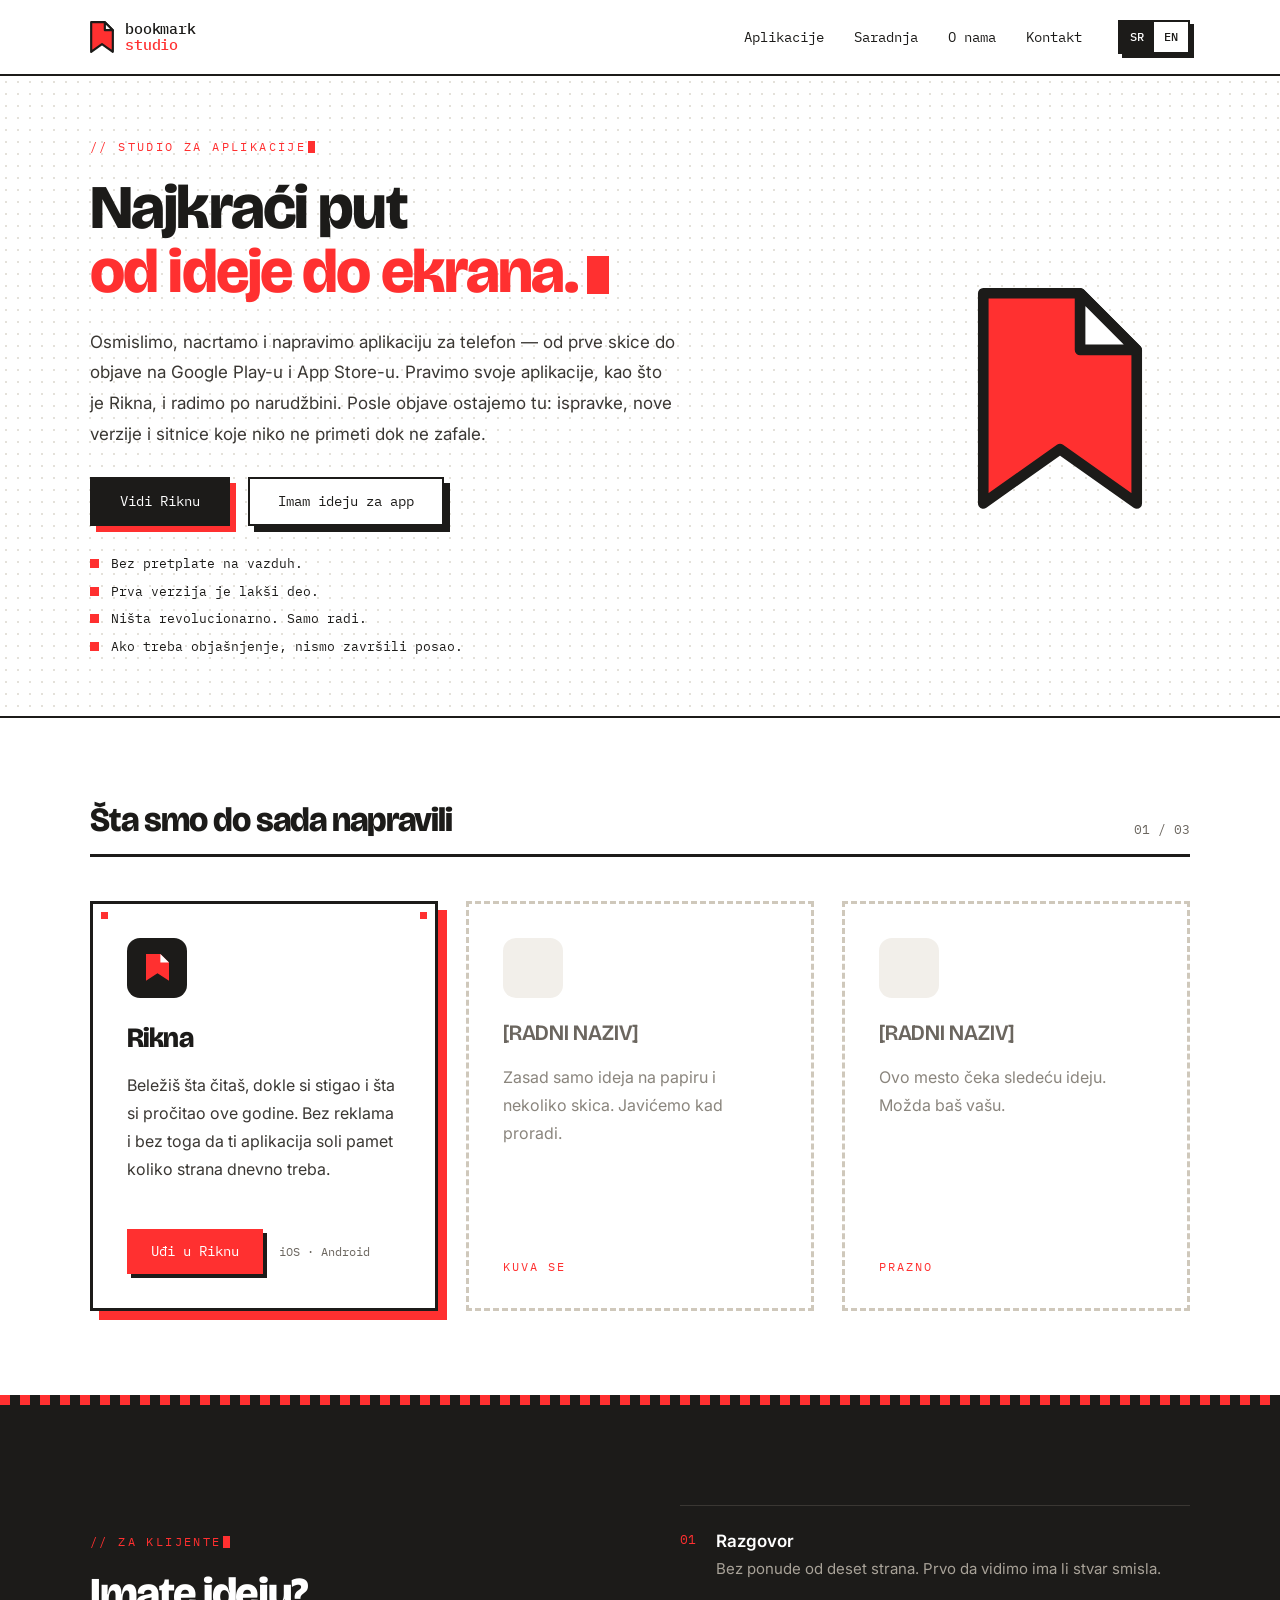
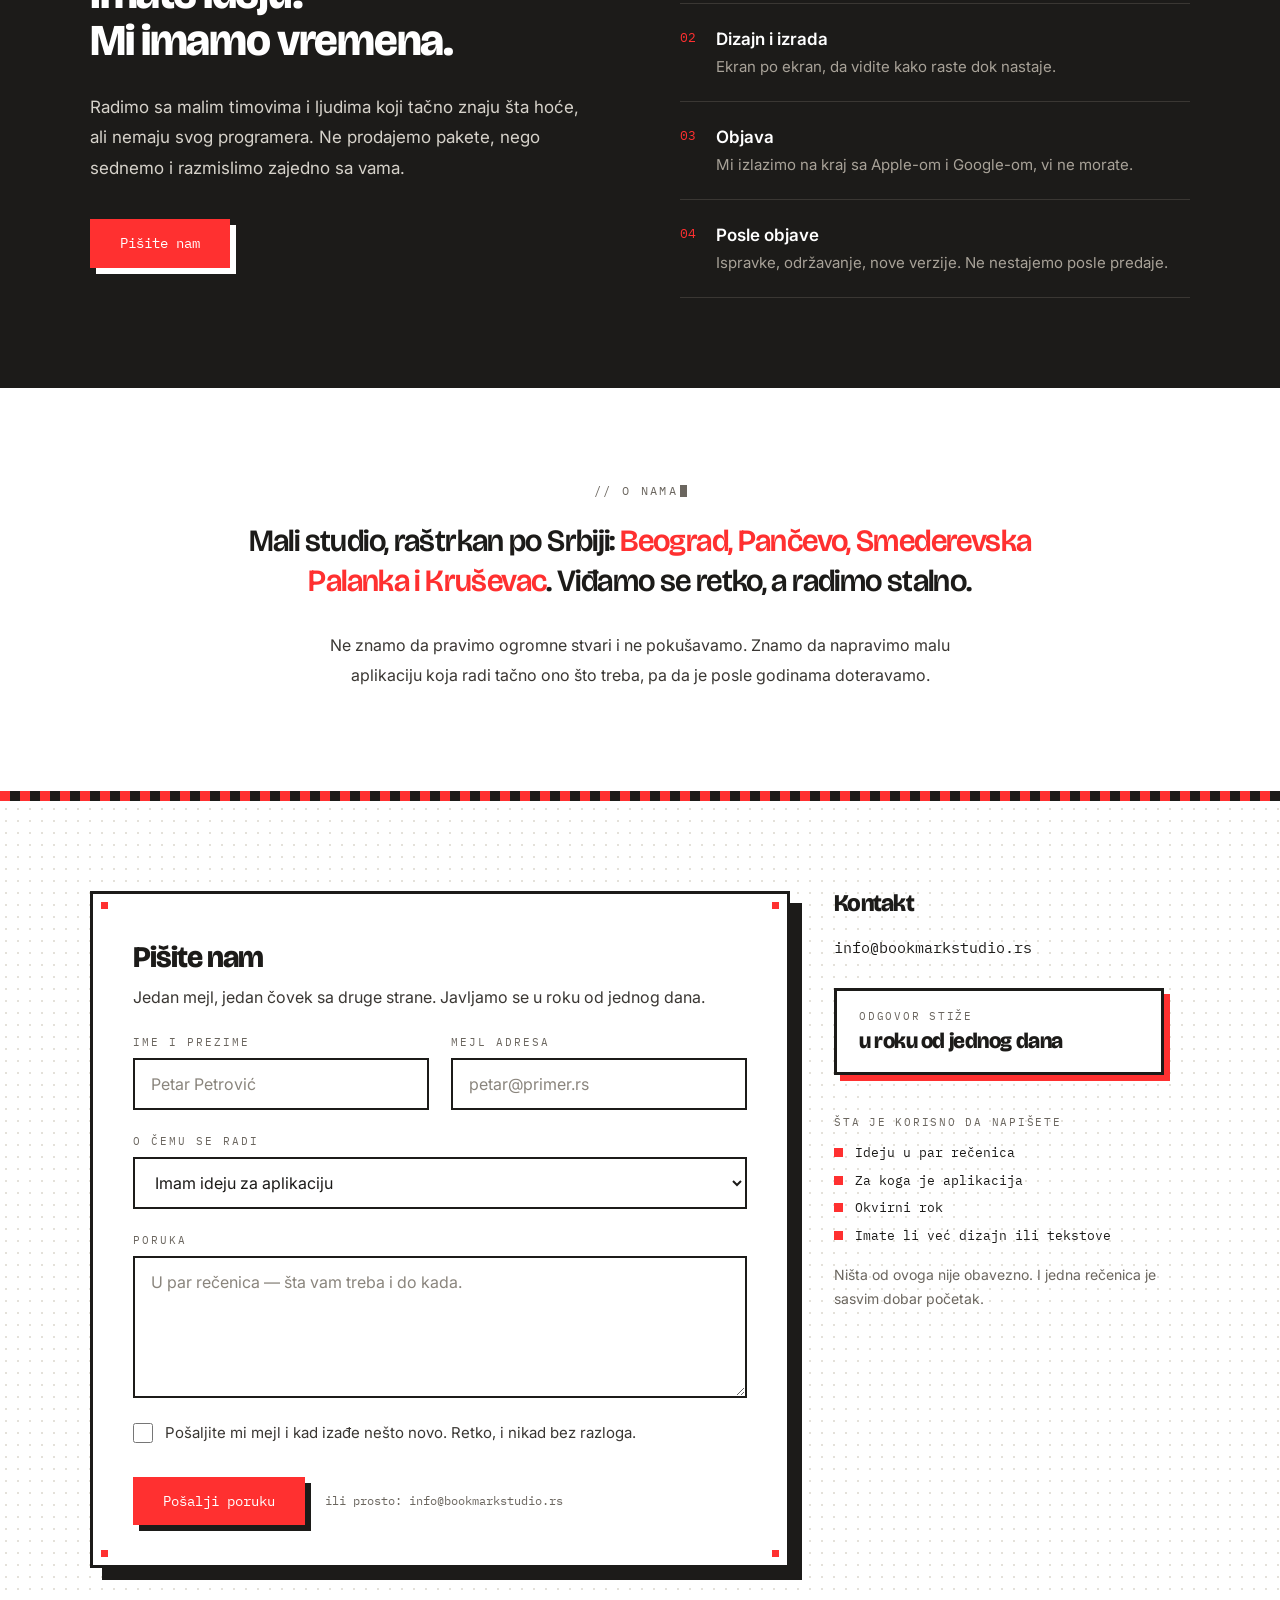
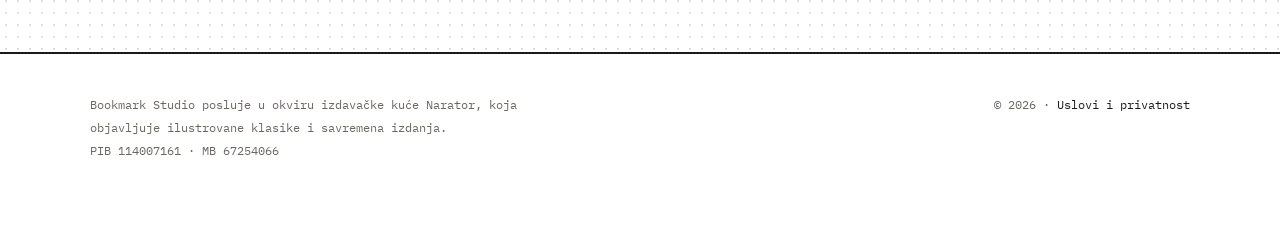
==== index.html @ 272eea12 "Add terms and privacy pages, 404 page and sitemap - privatnost.html and en/privacy.html: privacy pol" ====
<!doctype html>
<html lang="sr">
<head>
  <meta charset="utf-8">
  <meta name="viewport" content="width=device-width,initial-scale=1">
  <meta name="description" content="Bookmark Studio - mali studio za aplikacije. Od ideje do objave na Google Play-u i App Store-u.">
  <title>Bookmark Studio - Početna</title>
  <link rel="icon" href="assets/favicon.svg" type="image/svg+xml">
  <link rel="alternate" hreflang="sr" href="index.html">
  <link rel="alternate" hreflang="en" href="en/index.html">
  <!-- Pregled linka kad se deli (Viber, Facebook, WhatsApp...). Kad se pređe na bookmarkstudio.rs, promeniti adrese ispod. -->
  <meta property="og:type" content="website">
  <meta property="og:site_name" content="Bookmark Studio">
  <meta property="og:locale" content="sr_RS">
  <meta property="og:title" content="Bookmark Studio - Najkraći put od ideje do ekrana">
  <meta property="og:description" content="Mali studio za aplikacije. Od prve skice do objave na Google Play-u i App Store-u.">
  <meta property="og:url" content="https://naratorknjige.github.io/bookmarkstudio/">
  <meta property="og:image" content="https://naratorknjige.github.io/bookmarkstudio/assets/og-sr.png">
  <meta property="og:image:width" content="1200">
  <meta property="og:image:height" content="630">
  <meta name="twitter:card" content="summary_large_image">
  <link rel="preconnect" href="https://fonts.googleapis.com">
  <link rel="preconnect" href="https://fonts.gstatic.com" crossorigin>
  <link rel="stylesheet" href="https://fonts.googleapis.com/css2?family=Bricolage+Grotesque:opsz,wght@12..96,600;12..96,800&family=IBM+Plex+Mono:wght@400;500&family=Inter:wght@400;600&display=swap">
  <link rel="stylesheet" href="styles.css">
  <script defer src="script.js"></script>
</head>
<body>
  <header class="site-header" id="vrh">
    <a class="brand" href="index.html" aria-label="Bookmark Studio - početna">
      <svg class="brand-mark" viewBox="9 7 144 192" aria-hidden="true"><path d="M16 14h82l48 48v130l-65-46-65 46z" fill="#ff3030" stroke="#1c1b19" stroke-width="13" stroke-linejoin="round"/><path d="M98 14l48 48H98z" fill="#fff" stroke="#1c1b19" stroke-width="13" stroke-linejoin="round"/></svg>
      <span class="brand-name">bookmark<span>studio</span></span>
    </a>
    <button class="menu-toggle" type="button" aria-expanded="false" aria-controls="main-nav" aria-label="Meni"><span></span><span></span></button>
    <nav id="main-nav" class="main-nav" aria-label="Glavna navigacija">
      <a href="#projekti">Aplikacije</a><a href="#saradnja">Saradnja</a><a href="#studio">O nama</a><a href="#kontakt">Kontakt</a>
    </nav>
    <div class="language" aria-label="Jezik"><span class="active" aria-current="true">SR</span><a href="en/index.html" hreflang="en" lang="en">EN</a></div>
  </header>
  <a class="page-bookmark" href="#vrh" aria-label="Nazad na vrh"><svg viewBox="0 0 40 74" aria-hidden="true"><path d="M4-6v74l16-12 16 12V-6" fill="#ff3030" stroke="#1c1b19" stroke-width="4" stroke-linejoin="round"/></svg></a>

  <main>
    <section class="hero dotted">
      <div class="hero-copy">
        <p class="eyebrow">// Studio za aplikacije</p>
        <h1>Najkraći put<br><span>od ideje do ekrana.</span><i></i></h1>
        <p class="lead">Osmislimo, nacrtamo i napravimo aplikaciju za telefon — od prve skice do objave na Google Play-u i App Store-u. Pravimo svoje aplikacije, kao što je Rikna, i radimo po narudžbini. Posle objave ostajemo tu: ispravke, nove verzije i sitnice koje niko ne primeti dok ne zafale.</p>
        <div class="actions"><a class="button button-dark" href="rikna.html">Vidi Riknu</a><a class="button button-light" href="#kontakt">Imam ideju za app</a></div>
        <ul class="checks"><li>Bez pretplate na vazduh.</li><li>Prva verzija je lakši deo.</li><li>Ništa revolucionarno. Samo radi.</li><li>Ako treba objašnjenje, nismo završili posao.</li></ul>
      </div>
      <div class="hero-mark" aria-hidden="true">
        <svg viewBox="9 7 144 192"><path d="M16 14h82l48 48v130l-65-46-65 46z" fill="#ff3030" stroke="#1c1b19" stroke-width="9" stroke-linejoin="round"/><path d="M98 14l48 48H98z" fill="#fff" stroke="#1c1b19" stroke-width="9" stroke-linejoin="round"/></svg>
      </div>
    </section>

    <section id="projekti" class="section projects">
      <div class="section-heading"><h2>Šta smo do sada napravili</h2><span class="counter">01 / 03</span></div>
      <div class="project-grid">
        <article class="project-card featured">
          <div class="app-icon"><svg viewBox="0 0 24 28" aria-hidden="true"><path d="M0 0h15l9 9v19l-12-8-12 8z" fill="#ff3030"/><path d="M15 0l9 9h-9z" fill="#fff"/></svg></div>
          <h3>Rikna</h3>
          <p>Beležiš šta čitaš, dokle si stigao i šta si pročitao ove godine. Bez reklama i bez toga da ti aplikacija soli pamet koliko strana dnevno treba.</p>
          <div class="card-footer"><a class="button button-red" href="rikna.html">Uđi u Riknu</a><span>iOS · Android</span></div>
        </article>
        <article class="project-card muted">
          <div class="placeholder"></div>
          <h3>[RADNI NAZIV]</h3>
          <p>Zasad samo ideja na papiru i nekoliko skica. Javićemo kad proradi.</p>
          <span class="status">Kuva se</span>
        </article>
        <article class="project-card muted">
          <div class="placeholder"></div>
          <h3>[RADNI NAZIV]</h3>
          <p>Ovo mesto čeka sledeću ideju. Možda baš vašu.</p>
          <span class="status">Prazno</span>
        </article>
      </div>
    </section>

    <section id="saradnja" class="dark-band strip-top">
      <div>
        <p class="eyebrow">// Za klijente</p>
        <h2>Imate ideju?<br>Mi imamo vremena.</h2>
        <p>Radimo sa malim timovima i ljudima koji tačno znaju šta hoće, ali nemaju svog programera. Ne prodajemo pakete, nego sednemo i razmislimo zajedno sa vama.</p>
        <a class="button button-red button-shadow-light" href="#kontakt">Pišite nam</a>
      </div>
      <ol class="process">
        <li><strong>Razgovor</strong><span>Bez ponude od deset strana. Prvo da vidimo ima li stvar smisla.</span></li>
        <li><strong>Dizajn i izrada</strong><span>Ekran po ekran, da vidite kako raste dok nastaje.</span></li>
        <li><strong>Objava</strong><span>Mi izlazimo na kraj sa Apple-om i Google-om, vi ne morate.</span></li>
        <li><strong>Posle objave</strong><span>Ispravke, održavanje, nove verzije. Ne nestajemo posle predaje.</span></li>
      </ol>
    </section>

    <section id="studio" class="about">
      <p class="eyebrow eyebrow-muted">// O nama</p>
      <h2>Mali studio, raštrkan po Srbiji: <span>Beograd, Pančevo, Smederevska Palanka i Kruševac</span>. Viđamo se retko, a radimo stalno.</h2>
      <p>Ne znamo da pravimo ogromne stvari i ne pokušavamo. Znamo da napravimo malu aplikaciju koja radi tačno ono što treba, pa da je posle godinama doteravamo.</p>
    </section>

    <section id="kontakt" class="contact dotted strip-top">
      <form class="contact-form corners" action="kontakt.php" method="post" novalidate>
        <input type="hidden" name="lang" value="sr">
        <label class="hp" aria-hidden="true">Ne popunjavajte<input name="website" tabindex="-1" autocomplete="off"></label>
        <h2>Pišite nam</h2>
        <p>Jedan mejl, jedan čovek sa druge strane. Javljamo se u roku od jednog dana.</p>
        <div class="form-row">
          <label>Ime i prezime<input name="name" autocomplete="name" placeholder="Petar Petrović" required></label>
          <label>Mejl adresa<input type="email" name="email" autocomplete="email" placeholder="petar@primer.rs" required></label>
        </div>
        <label>O čemu se radi<select name="topic"><option>Imam ideju za aplikaciju</option><option>Treba mi dizajn</option><option>Pitanje o Rikni</option><option>Nešto drugo</option></select></label>
        <label>Poruka<textarea name="message" rows="5" placeholder="U par rečenica — šta vam treba i do kada." required></textarea></label>
        <label class="consent"><input type="checkbox" name="news"> Pošaljite mi mejl i kad izađe nešto novo. Retko, i nikad bez razloga.</label>
        <div class="form-actions"><button class="button button-red" type="submit">Pošalji poruku</button><span>ili prosto: <a href="mailto:info@bookmarkstudio.rs">info@bookmarkstudio.rs</a></span></div>
        <p class="form-status" aria-live="polite"></p>
      </form>
      <aside>
        <h3>Kontakt</h3>
        <p class="mono"><a href="mailto:info@bookmarkstudio.rs">info@bookmarkstudio.rs</a></p>
        <div class="reply-box"><span>Odgovor stiže</span><strong>u roku od jednog dana</strong></div>
        <h4>Šta je korisno da napišete</h4>
        <ul class="checks"><li>Ideju u par rečenica</li><li>Za koga je aplikacija</li><li>Okvirni rok</li><li>Imate li već dizajn ili tekstove</li></ul>
        <p class="small">Ništa od ovoga nije obavezno. I jedna rečenica je sasvim dobar početak.</p>
      </aside>
    </section>
  </main>
  <footer><p>Bookmark Studio posluje u okviru izdavačke kuće Narator, koja objavljuje ilustrovane klasike i savremena izdanja.<br>PIB 114007161 · MB 67254066</p><p>© <span data-year></span> · <a href="privatnost.html">Uslovi i privatnost</a></p></footer>
</body>
</html>
---- styles.css ----
:root{--red:#ff3030;--ink:#1c1b19;--text:#3a3733;--muted:#6b665f;--soft:#a8a298;--faint:#8a857d;--line:#d6d2ca;--dash:#cfc8bb;--tint:#f2efea;--screen:#f7f5f1;--dot:#e4e1da;--max:1100px;--pad:max(24px,calc((100% - var(--max))/2));--display:'Bricolage Grotesque',Arial,sans-serif;--sans:Inter,Arial,Helvetica,sans-serif;--mono:'IBM Plex Mono',ui-monospace,Menlo,Consolas,monospace}
*{box-sizing:border-box}
html{scroll-behavior:smooth}
body{margin:0;background:#fff;color:var(--text);font-family:var(--sans);line-height:1.6;-webkit-font-smoothing:antialiased}
a{color:inherit}
img,svg{max-width:100%;display:block}
h1,h2,h3{color:var(--ink);font-family:var(--display);font-weight:800;font-variation-settings:'opsz' 96;letter-spacing:-.03em;line-height:1.05}
.red{color:var(--red)}
.dotted{background-color:#fff;background-image:radial-gradient(var(--dot) 1.1px,transparent 1.4px);background-size:12px 12px}
.strip-top{position:relative}
.strip-top:before{content:'';position:absolute;top:0;left:0;right:0;height:10px;background:repeating-linear-gradient(90deg,var(--red) 0 10px,var(--ink) 10px 20px)}
.corners{background-image:linear-gradient(var(--red),var(--red)),linear-gradient(var(--red),var(--red)),linear-gradient(var(--red),var(--red)),linear-gradient(var(--red),var(--red));background-size:7px 7px;background-repeat:no-repeat;background-position:8px 8px,calc(100% - 8px) 8px,8px calc(100% - 8px),calc(100% - 8px) calc(100% - 8px)}

/* Zaglavlje */
.site-header{height:76px;border-bottom:2px solid var(--ink);display:flex;align-items:center;gap:36px;padding:0 var(--pad);background:#fff;position:relative;z-index:20}
.brand{margin-right:auto;display:flex;align-items:center;gap:11px;text-decoration:none}
.brand-mark{width:24px;height:32px;flex:none}
.brand-name{font:500 15px/1.08 var(--mono);color:var(--ink);letter-spacing:-.01em}
.brand-name span{display:block;color:var(--red)}
.main-nav{display:flex;gap:30px}
.main-nav a{text-decoration:none;font:400 14px/1 var(--mono);color:var(--ink)}
.main-nav a:hover{color:var(--red)}
.language{display:flex;border:2px solid var(--ink);box-shadow:4px 4px 0 var(--ink);background:#fff}
.language a,.language span{background:#fff;color:var(--ink);padding:9px 10px;font:500 12px/1 var(--mono);text-decoration:none}
.language a:hover{color:var(--red)}
.language .active{background:var(--ink);color:#fff}
.menu-toggle{display:none;border:0;background:none;padding:8px;cursor:pointer}
.menu-toggle span{display:block;width:24px;height:2px;background:var(--ink);margin:6px 0}

/* Bukmark koji ostaje na vrhu stranice kad se skroluje */
.page-bookmark{position:fixed;top:0;left:max(6px,calc(var(--pad) - 64px));z-index:50;width:30px;transform:translateY(-105%);transition:transform .4s cubic-bezier(.2,.8,.2,1)}
.page-bookmark svg{width:30px;height:56px}
.is-scrolled .page-bookmark{transform:translateY(0)}
.is-scrolled .page-bookmark:hover{transform:translateY(6px)}

@media (max-width:1240px){.page-bookmark{left:3px;width:16px}
.page-bookmark svg{width:16px;height:32px}
}

/* Opšte */
.eyebrow{margin:0 0 22px;color:var(--red);font:400 12px/1.2 var(--mono);letter-spacing:.2em;text-transform:uppercase}
.eyebrow-muted{color:var(--muted)}
.lead{max-width:590px;font-size:17px;line-height:1.8;margin:0}
.actions{display:flex;gap:18px;flex-wrap:wrap;margin:34px 0 0}
/* Senka ostaje na mestu, pomera se samo dugme: --s je veličina senke, --c njena boja */
.button{--s:6px;--c:var(--ink);display:inline-block;border:2px solid var(--ink);padding:14px 28px;text-decoration:none;font:400 14px/1.2 var(--mono);cursor:pointer;box-shadow:var(--s) var(--s) 0 var(--c);transition:transform .15s,box-shadow .15s}
.button:hover{transform:translate(-2px,-2px);box-shadow:calc(var(--s) + 2px) calc(var(--s) + 2px) 0 var(--c)}
.button:active{transform:translate(3px,3px);box-shadow:calc(var(--s) - 3px) calc(var(--s) - 3px) 0 var(--c)}
.button-dark{background:var(--ink);color:#fff;--c:var(--red)}
.button-light{background:#fff;color:var(--ink)}
.button-red{background:var(--red);border-color:var(--red);color:#fff}
.button-shadow-light{--c:#fff}
.section{padding:84px var(--pad)}
.section-heading{display:flex;justify-content:space-between;align-items:flex-end;gap:20px;border-bottom:3px solid var(--ink);padding-bottom:16px;margin-bottom:44px}
.section-heading h2{font-size:34px;margin:0}
.section-heading span{font:400 13px var(--mono);color:var(--muted);white-space:nowrap}

/* Početna: uvodni deo */
.hero{display:grid;grid-template-columns:1fr 260px;align-items:center;gap:40px;padding:64px var(--pad) 60px;border-bottom:2px solid var(--ink)}
.hero h1{font-size:clamp(40px,5vw,62px);line-height:1.02;margin:0 0 24px}
.hero h1 span{color:var(--red)}
.hero h1 i{display:inline-block;width:.36em;height:.62em;margin-left:.16em;background:var(--red);vertical-align:-.04em;animation:blink 1.1s steps(1) infinite}
@keyframes blink{50%{opacity:0}}
.checks{list-style:none;padding:0;margin:28px 0 0;display:grid;gap:8px;font:400 13px/1.5 var(--mono);color:var(--ink)}
.checks li{display:flex;align-items:center;gap:12px}
.checks li:before{content:'';flex:none;width:9px;height:9px;background:var(--red)}
.hero .actions{margin-top:28px}
.hero-mark{justify-self:center;width:min(170px,100%)}

/* Početna: radovi */
.project-grid{display:grid;grid-template-columns:repeat(3,1fr);gap:28px}
.project-card{min-height:410px;padding:34px;border:3px solid var(--ink);background:#fff;display:flex;flex-direction:column;align-items:flex-start}
.project-card.featured{transition:transform .15s,box-shadow .15s;box-shadow:9px 9px 0 var(--red);background-image:linear-gradient(var(--red),var(--red)),linear-gradient(var(--red),var(--red));background-size:7px 7px;background-repeat:no-repeat;background-position:8px 8px,calc(100% - 8px) 8px}
.project-card.featured:hover{transform:translate(-3px,-3px);box-shadow:12px 12px 0 var(--red)}
.project-card.muted{border:3px dashed var(--dash)}
.app-icon,.placeholder{width:60px;height:60px;border-radius:13px;background:var(--tint)}
.app-icon{background:var(--ink);display:grid;place-items:center}
.app-icon svg{width:23px}
.project-card h3{font-size:28px;margin:26px 0 18px}
.project-card.muted h3{font-size:22px;font-weight:600;letter-spacing:-.01em;color:var(--muted);margin-top:24px}
.project-card p{font-size:16px;line-height:1.75;margin:0}
.project-card.muted p{color:var(--faint)}
.card-footer{display:flex;align-items:center;gap:16px;flex-wrap:wrap;margin-top:auto;padding-top:30px}
.card-footer .button{--s:4px;padding:12px 22px}
.card-footer span{font:400 12px var(--mono);color:var(--muted)}
.status{margin-top:auto;padding-top:30px;color:var(--red);font:400 12px var(--mono);letter-spacing:.16em;text-transform:uppercase}

/* Početna: saradnja */
.dark-band{background:var(--ink);color:#d6d2ca;padding:110px var(--pad) 90px;display:grid;grid-template-columns:1fr 1fr;gap:80px;align-items:center}
.dark-band h2{color:#fff;font-size:clamp(32px,3.6vw,44px);margin:0 0 28px}
.dark-band p:not(.eyebrow){max-width:520px;font-size:17px;line-height:1.8;margin:0 0 36px}
.process{list-style:none;padding:0;margin:0;border-top:1px solid #3a3733;counter-reset:step}
.process li{position:relative;border-bottom:1px solid #3a3733;padding:22px 0 22px 36px}
.process li:before{counter-increment:step;content:'0' counter(step);position:absolute;left:0;top:25px;color:var(--red);font:400 13px var(--mono)}
.process strong,.process span{display:block}
.process strong{color:#fff;font-weight:600;font-size:17px}
.process span{color:var(--soft);font-size:15px;margin-top:2px}

/* Početna: o nama */
.about{text-align:center;padding:96px var(--pad) 100px}
.about h2{max-width:820px;margin:0 auto;font-size:clamp(24px,2.6vw,31px);font-weight:600;line-height:1.3;letter-spacing:-.02em}
.about h2 span{color:var(--red)}
.about p:not(.eyebrow){max-width:630px;margin:30px auto 0;font-size:16px;line-height:1.85}

/* Početna: kontakt */
.contact{display:grid;grid-template-columns:minmax(0,700px) 1fr;gap:44px;align-items:start;padding:100px var(--pad) 84px}
.contact-form{background-color:#fff;border:3px solid var(--ink);box-shadow:12px 12px 0 var(--ink);padding:48px 40px 40px}
.contact-form h2{font-size:30px;margin:0 0 12px}
.contact-form>p{margin:0;font-size:16px}
.contact-form label{display:grid;gap:9px;margin:24px 0 0;font:400 11px var(--mono);letter-spacing:.18em;text-transform:uppercase;color:var(--muted)}
.form-row{display:grid;grid-template-columns:1fr 1fr;gap:22px}
.contact-form input,.contact-form select,.contact-form textarea{width:100%;border:2px solid var(--ink);border-radius:0;background:#fff;color:var(--ink);padding:13px 16px;font:400 16px/1.4 var(--sans);letter-spacing:0;text-transform:none}
.contact-form ::placeholder{color:var(--faint)}
.contact-form textarea{resize:vertical;min-height:130px}
.contact-form input:focus,.contact-form select:focus,.contact-form textarea:focus{outline:3px solid var(--red);outline-offset:0}
.contact-form .consent{display:flex;align-items:center;gap:12px;font:400 15px/1.5 var(--sans);letter-spacing:0;text-transform:none;color:var(--text)}
.consent input{flex:none;width:20px;height:20px;margin:0;accent-color:var(--red)}
.form-actions{display:flex;align-items:center;gap:20px;flex-wrap:wrap;margin-top:32px}
.form-actions span{font:400 12px var(--mono);color:var(--muted)}
.form-actions a{text-decoration:none}
.form-status{margin:16px 0 0;font-size:14px;color:var(--muted)}
.form-status:empty{display:none}
.contact-form .hp{position:absolute;left:-9999px;width:1px;height:1px;overflow:hidden}
.contact-form{position:relative}
.contact aside h3{font-size:24px;margin:0 0 20px}
.contact aside .mono{font:400 15px/1.6 var(--mono);color:var(--ink);margin:0 0 28px}
.reply-box{border:3px solid var(--ink);background:#fff;box-shadow:6px 6px 0 var(--red);padding:18px 22px;margin:0 0 40px;max-width:330px}
.reply-box span{display:block;font:400 11px var(--mono);letter-spacing:.16em;text-transform:uppercase;color:var(--muted)}
.reply-box strong{display:block;margin-top:6px;color:var(--ink);font:800 22px/1.15 var(--display);font-variation-settings:'opsz' 96;letter-spacing:-.02em}
.contact aside h4{margin:0 0 14px;font:400 11px var(--mono);letter-spacing:.16em;text-transform:uppercase;color:var(--muted)}
.contact aside .checks{margin:0}
.contact aside .small{margin:18px 0 0;max-width:330px;font-size:14px;line-height:1.7;color:var(--muted)}
.contact aside a{text-decoration:none}
.contact aside a:hover,.form-actions a:hover,footer a:hover{color:var(--red)}

/* Podnožje */
footer{border-top:2px solid var(--ink);padding:40px var(--pad) 72px;display:flex;justify-content:space-between;gap:30px;font:400 12px/1.9 var(--mono);color:var(--muted)}
footer p{margin:0;max-width:470px}
footer a{color:var(--ink);text-decoration:none}

/* Rikna: uvodni deo */
.app-hero{display:grid;grid-template-columns:1fr 220px;gap:40px;align-items:center;padding:64px var(--pad) 60px;border-bottom:2px solid var(--ink)}
.app-hero h1{font-size:clamp(36px,4.6vw,58px);margin:0 0 20px}
.app-hero h1 span{color:var(--red)}
.app-hero .lead{font-size:18px}
.app-facts{display:flex;flex-wrap:wrap;gap:10px 28px}
.rikna-icon{justify-self:center;width:180px;height:180px;border-radius:36px;background:var(--ink);box-shadow:12px 12px 0 var(--red);display:grid;place-items:center}
.rikna-icon svg{width:64px}
.app-intro{display:grid;grid-template-columns:280px 1fr;gap:40px}
.app-intro h2{font-size:28px;margin:0}
.app-intro p{margin:0;font-size:18px;line-height:1.85}

/* Rikna: ekrani (tanak okvir sa lampicom; skrinšot ide kao <img> u .phone-screen) */
.screens{padding:10px var(--pad) 90px}
.section-heading-plain{border:0;padding:0;margin-bottom:10px}
.phone-row{display:grid;grid-template-columns:repeat(4,minmax(160px,180px));justify-content:space-between;gap:28px;overflow-x:auto;padding:14px 8px 20px 0;scroll-snap-type:x mandatory;scrollbar-width:thin}
.phone{margin:0;scroll-snap-align:start}
.phone-body{position:relative;background:var(--ink);padding:14px 5px 5px;box-shadow:6px 6px 0 var(--red)}
.phone-body:before{content:'';position:absolute;top:5px;right:7px;width:5px;height:5px;background:var(--red);animation:blink 2.4s steps(1) infinite}
.phone-screen{aspect-ratio:9/19;background-color:var(--screen);background-image:radial-gradient(#dedad2 1px,transparent 1.3px);background-size:9px 9px;display:grid;place-items:center;overflow:hidden}
.phone-screen img{width:100%;height:100%;object-fit:cover}
.phone-screen span{font:400 11px var(--mono);letter-spacing:.06em;color:var(--faint)}
.phone figcaption{margin-top:18px;font:400 12px/1.5 var(--mono);color:var(--text)}
@media (min-width:1101px){.screens .section-heading span{display:none}
}

/* Rikna: funkcije */
.features{padding:100px var(--pad) 90px}
.features h2{font-size:34px;margin:0 0 20px}
.features-lead{max-width:760px;margin:0;font-size:18px;line-height:1.8}
.feature-grid{display:grid;grid-template-columns:repeat(4,1fr);gap:24px;margin-top:56px}
.feature-grid article{--c:var(--ink);border:3px solid var(--ink);background:#fff;padding:28px 24px;box-shadow:8px 8px 0 var(--c);transition:transform .15s,box-shadow .15s}
.feature-grid article:nth-child(2),.feature-grid article:nth-child(3){--c:var(--red)}
.feature-grid article:hover{transform:translate(-3px,-3px);box-shadow:11px 11px 0 var(--c)}
.feature-grid span{font:400 13px var(--mono);color:var(--red)}
.feature-grid h3{font-size:21px;margin:10px 0 14px}
.feature-grid p{margin:0;font-size:15px;line-height:1.7}

/* Rikna: cena i preuzimanje */
.free-band{background:var(--ink);color:#d6d2ca;padding:80px var(--pad);display:grid;grid-template-columns:1fr 245px 245px;gap:24px;align-items:center}
.free-band h2{color:#fff;font-size:36px;margin:0 0 16px}
.free-band p:not(.eyebrow){max-width:470px;margin:0;font-size:17px;line-height:1.8}
.price-card{border:3px solid #fff;padding:28px 26px;min-height:176px;display:flex;flex-direction:column}
.price-card.accent{border-color:var(--red);background:#262522;box-shadow:8px 8px 0 var(--red)}
.price-card span{font:400 12px var(--mono);letter-spacing:.16em;text-transform:uppercase;color:var(--soft)}
.price-card.accent span{color:var(--red)}
.price-card strong{display:block;margin:12px 0 16px;color:#fff;font:800 28px/1.1 var(--display);font-variation-settings:'opsz' 96;letter-spacing:-.02em}
.price-card small{font:400 13px/1.6 var(--mono);color:#d6d2ca}
.download{text-align:center;padding:96px var(--pad)}
.download h2{max-width:860px;margin:0 auto;font-size:clamp(30px,3.4vw,42px)}
.download h2 span{color:var(--red)}
.download p{margin:24px 0 0;font:400 15px var(--mono);color:var(--ink)}
.download .actions{justify-content:center}

/* Uslovi i privatnost */
.legal-hero{padding:56px var(--pad) 48px;border-bottom:2px solid var(--ink)}
.legal-hero h1{font-size:clamp(34px,4.4vw,54px);margin:0 0 18px}
.legal-hero h1 span{color:var(--red)}
.legal{display:grid;grid-template-columns:220px minmax(0,720px);gap:60px;padding:64px var(--pad) 90px}
.legal-toc{position:sticky;top:28px;align-self:start}
.legal-toc ol{list-style:none;margin:0;padding:0;display:grid;gap:10px;font:400 13px/1.4 var(--mono)}
.legal-toc a{text-decoration:none;color:var(--muted)}
.legal-toc a:hover{color:var(--red)}
.legal-summary{border:3px solid var(--ink);background:#fff;box-shadow:8px 8px 0 var(--red);padding:26px 28px;margin:0 0 48px}
.legal-summary h2{margin-top:0!important}
.legal-body h2{font-size:24px;margin:52px 0 14px;scroll-margin-top:24px}
.legal-body h2:first-child{margin-top:0}
.legal-body h3{font-size:18px;margin:28px 0 10px}
.legal-body p,.legal-body li{font-size:16px;line-height:1.8}
.legal-body p{margin:0 0 14px}
.legal-body ul{list-style:none;margin:0 0 14px;padding:0}
.legal-body li{position:relative;padding-left:22px;margin-bottom:6px}
.legal-body li:before{content:'';position:absolute;left:0;top:.68em;width:7px;height:7px;background:var(--red)}
.legal-body a{color:var(--ink)}
.legal-body a:hover{color:var(--red)}
.legal-date{font:400 13px var(--mono);color:var(--muted)}

/* Strana 404 */
.notfound{min-height:calc(100vh - 220px);display:grid;place-items:center;align-content:center;text-align:center;padding:80px var(--pad)}
.lost-mark{width:72px;margin:0 auto 10px;transform-origin:50% 0;animation:swing 2.6s steps(8) infinite alternate}
@keyframes swing{from{transform:rotate(-14deg)}to{transform:rotate(14deg)}}
.notfound h1{font-size:clamp(110px,20vw,200px);line-height:.9;margin:0 0 26px}
.notfound h1 i{display:inline-block;width:.36em;height:.62em;margin-left:.08em;background:var(--red);vertical-align:-.02em;animation:blink 1.1s steps(1) infinite}
.notfound p{margin:0 auto;max-width:520px;font-size:17px;line-height:1.8}
.notfound p[lang=en]{margin-top:10px;font:400 14px/1.7 var(--mono);color:var(--muted)}
.notfound .actions{justify-content:center}

/* Retro efekti: elementi ulaze na ekran u koracima (steps), kao na starim računarima. Klase dodaje script.js */
.reveal{opacity:0}
.fx-wipe.in{animation:wipe .6s steps(12) var(--d,0ms) both}
.fx-left.in{animation:slide-l .5s steps(6) var(--d,0ms) both}
.fx-right.in{animation:slide-r .5s steps(6) var(--d,0ms) both}
.fx-stamp.in{animation:stamp .45s steps(5) var(--d,0ms) both}
.typing:after{content:'';display:inline-block;width:.55em;height:1em;margin-left:.15em;background:currentColor;vertical-align:-.15em;animation:blink .7s steps(1) infinite}
.counter.flick{animation:flick .3s steps(3)}
@keyframes wipe{from{opacity:1;clip-path:inset(0 100% 0 0)}to{opacity:1;clip-path:inset(0 0 0 0)}}
@keyframes slide-l{from{opacity:0;transform:translateX(-36px)}to{opacity:1;transform:none}}
@keyframes slide-r{from{opacity:0;transform:translateX(36px)}to{opacity:1;transform:none}}
@keyframes stamp{from{opacity:0;transform:translate(10px,10px)}to{opacity:1;transform:none}}
@keyframes flick{33%{opacity:0}66%{opacity:1;color:var(--red)}}
@keyframes crawl{to{background-position:20px 0}}
@keyframes drop{from{clip-path:inset(0 0 100% 0)}to{clip-path:inset(0 0 0 0)}}
.strip-top:before{animation:crawl 3s steps(4) infinite}

@media (prefers-reduced-motion:reduce){.hero h1 i{animation:none}
.phone-body:before,.strip-top:before,.lost-mark,.notfound h1 i{animation:none}
.page-bookmark,.button{transition:none}
}
@media (max-width:1000px){.feature-grid{grid-template-columns:1fr 1fr}
}
@media (max-width:900px){.hero{grid-template-columns:1fr;padding-top:56px}
.legal{grid-template-columns:1fr;gap:36px}
.legal-toc{position:static}
.hero-mark{display:none}
.project-grid,.dark-band,.contact,.app-intro,.free-band{grid-template-columns:1fr}
.project-grid{grid-template-columns:none;grid-auto-flow:column;grid-auto-columns:min(82%,340px);gap:20px;overflow-x:auto;scroll-snap-type:x mandatory;scroll-padding-inline:24px;margin:0 -24px;padding:4px 24px 24px;scrollbar-width:none}
.project-grid::-webkit-scrollbar{display:none}
.project-card{min-height:0;scroll-snap-align:start}
.dark-band{gap:48px}
.app-hero{grid-template-columns:1fr}
.rikna-icon{display:none}
.app-intro{gap:20px}
}
@media (max-width:800px){.site-header{height:68px;gap:18px}
.menu-toggle{display:block;order:3}
.main-nav:not(.main-nav-simple){display:none;position:absolute;top:100%;left:0;right:0;background:#fff;border-bottom:2px solid var(--ink);padding:24px;flex-direction:column;gap:20px}
.main-nav.open{display:flex;animation:drop .3s steps(5) both}
}
@media (min-width:561px){.show-sm{display:none}
}
@media (max-width:560px){.site-header{gap:14px}
.main-nav a{font-size:13px}
.hide-sm{display:none}
.hero{padding:44px 20px 52px}
.hero h1{font-size:clamp(32px,9.4vw,40px)}
.section,.features{padding:60px 20px}
.dark-band{padding:72px 20px 60px}
.about{padding:64px 20px}
.contact{padding:64px 20px}
.contact-form{padding:34px 22px 28px;box-shadow:8px 8px 0 var(--ink)}
.form-row,.feature-grid{grid-template-columns:1fr}
.form-row{gap:0}
.legal-hero{padding:44px 20px 40px}
.legal{padding:44px 20px 64px}
.legal-summary{padding:22px 20px;box-shadow:6px 6px 0 var(--red)}
.project-grid{margin:0 -20px;padding:4px 20px 24px;scroll-padding-inline:20px}
.section-heading h2{font-size:28px}
.app-hero{padding:48px 20px}
.screens{padding:0 20px 64px}
.phone-row{grid-template-columns:repeat(4,175px);justify-content:start}
.free-band{padding:64px 20px}
.download{padding:72px 20px}
footer{flex-direction:column;padding:32px 20px 56px}
}
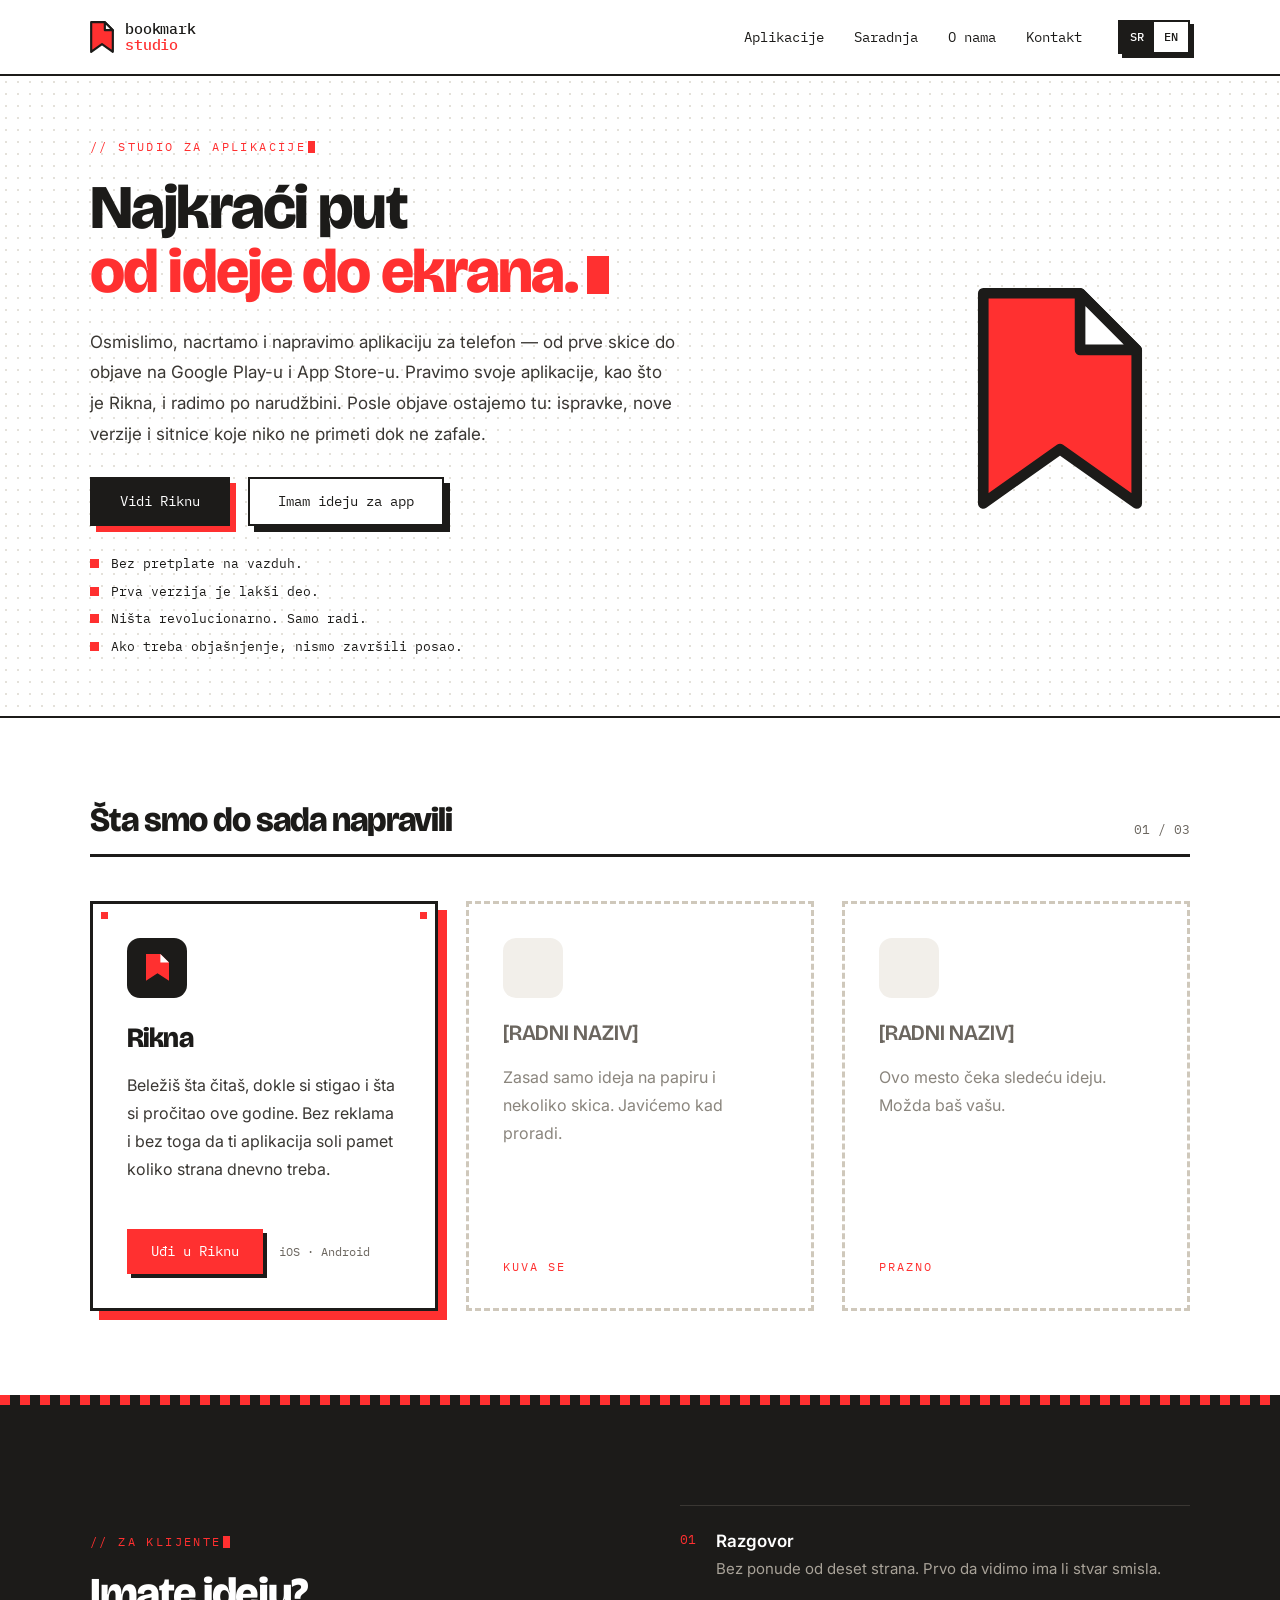
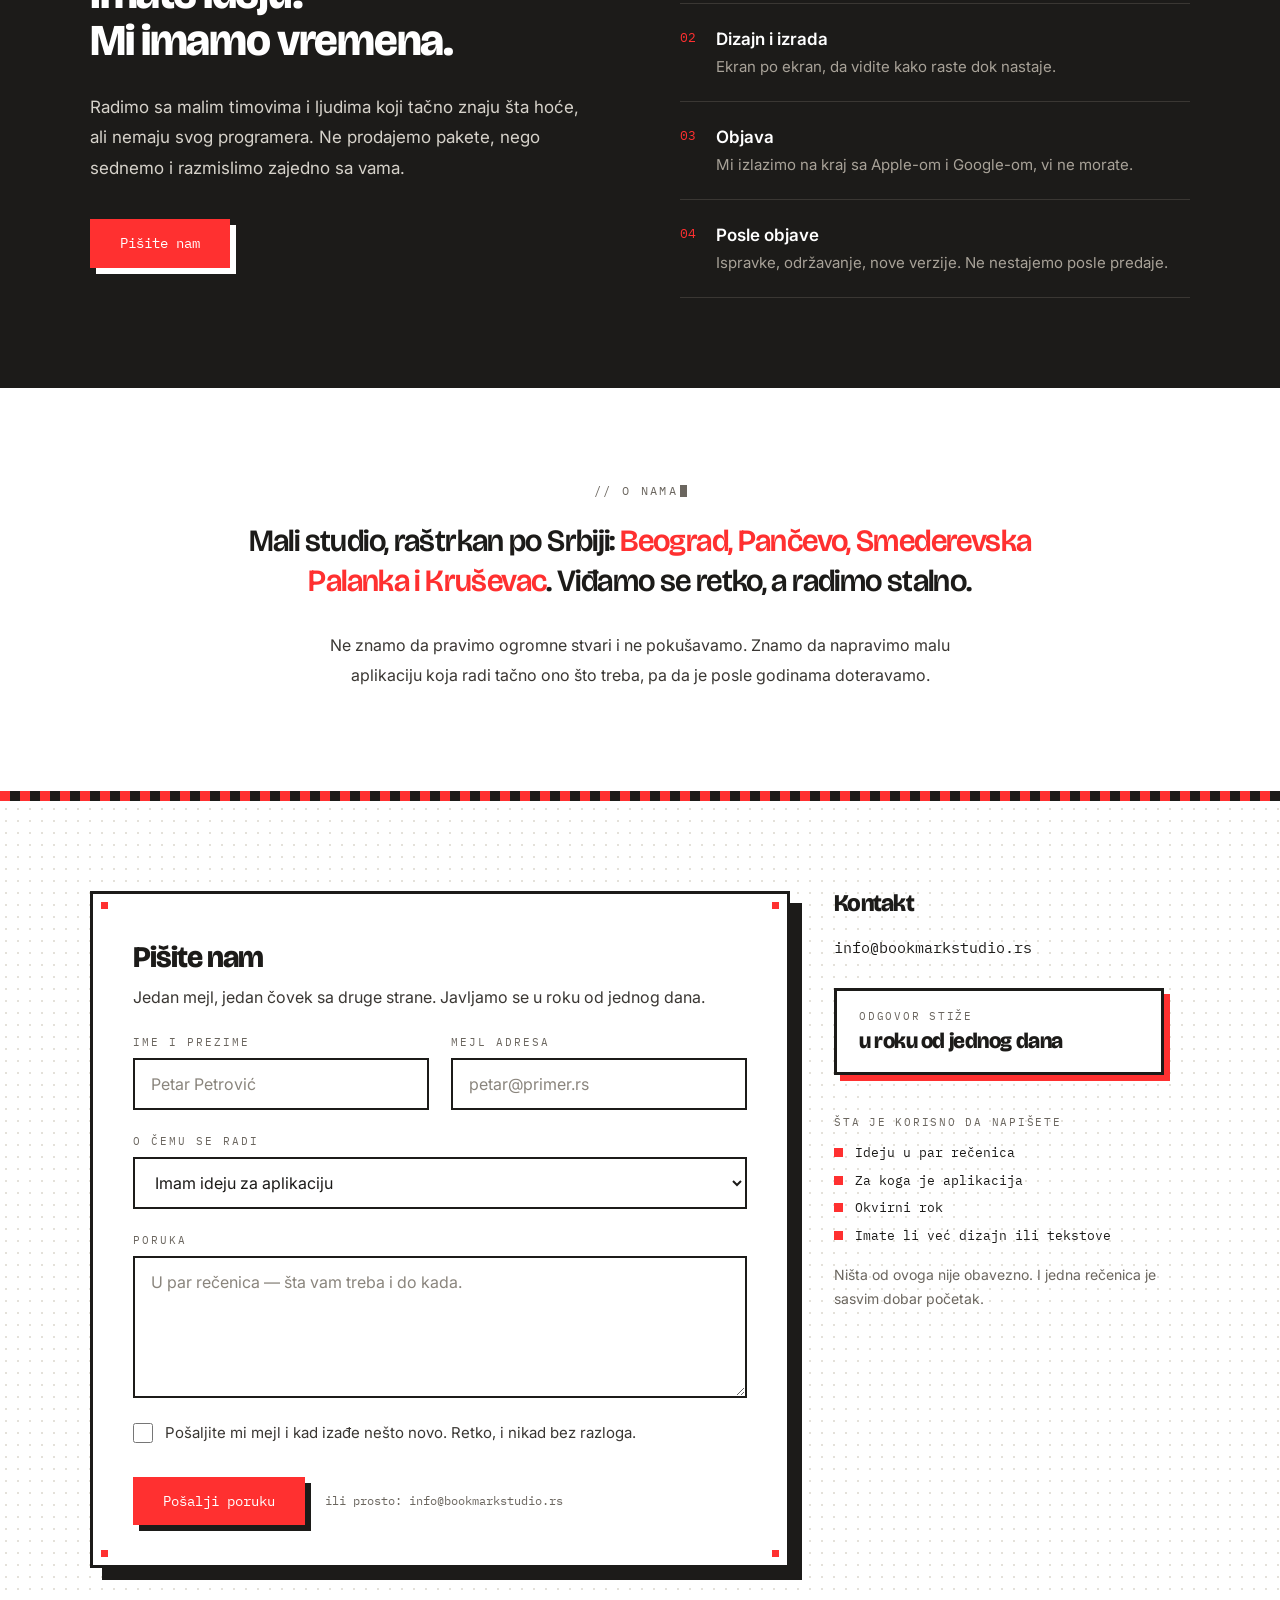
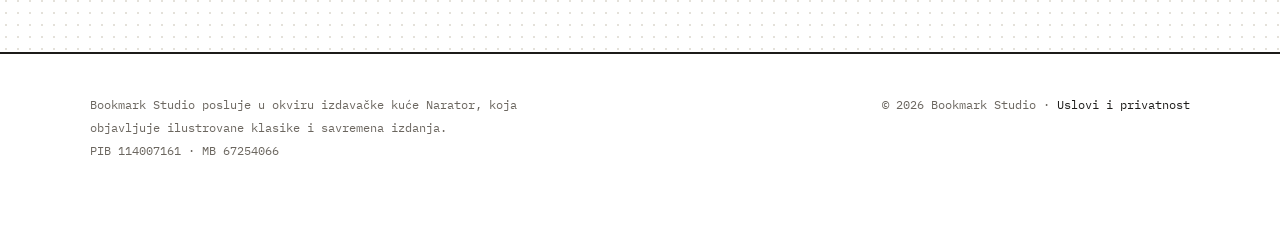
==== commit fb30d730: "Show studio name next to copyright on the home page Co-Authored-By: Claude Opus 5.5 <noreply@anthrop" ====
--- a/index.html
+++ b/index.html
@@ -8,14 +8,14 @@
   <link rel="icon" href="assets/favicon.svg" type="image/svg+xml">
   <link rel="alternate" hreflang="sr" href="index.html">
   <link rel="alternate" hreflang="en" href="en/index.html">
-  <!-- Pregled linka kad se deli (Viber, Facebook, WhatsApp...). Kad se pređe na bookmarkstudio.rs, promeniti adrese ispod. -->
+  <!-- Pregled linka kad se deli (Viber, Facebook, WhatsApp...). Adrese ispod vode na bookmarkstudio.rs. -->
   <meta property="og:type" content="website">
   <meta property="og:site_name" content="Bookmark Studio">
   <meta property="og:locale" content="sr_RS">
   <meta property="og:title" content="Bookmark Studio - Najkraći put od ideje do ekrana">
   <meta property="og:description" content="Mali studio za aplikacije. Od prve skice do objave na Google Play-u i App Store-u.">
-  <meta property="og:url" content="https://naratorknjige.github.io/bookmarkstudio/">
-  <meta property="og:image" content="https://naratorknjige.github.io/bookmarkstudio/assets/og-sr.png">
+  <meta property="og:url" content="https://bookmarkstudio.rs/">
+  <meta property="og:image" content="https://bookmarkstudio.rs/assets/og-sr.png">
   <meta property="og:image:width" content="1200">
   <meta property="og:image:height" content="630">
   <meta name="twitter:card" content="summary_large_image">
@@ -124,6 +124,6 @@
       </aside>
     </section>
   </main>
-  <footer><p>Bookmark Studio posluje u okviru izdavačke kuće Narator, koja objavljuje ilustrovane klasike i savremena izdanja.<br>PIB 114007161 · MB 67254066</p><p>© <span data-year></span> · <a href="privatnost.html">Uslovi i privatnost</a></p></footer>
+  <footer><p>Bookmark Studio posluje u okviru izdavačke kuće Narator, koja objavljuje ilustrovane klasike i savremena izdanja.<br>PIB 114007161 · MB 67254066</p><p>© <span data-year></span> Bookmark Studio · <a href="privatnost.html">Uslovi i privatnost</a></p></footer>
 </body>
 </html>
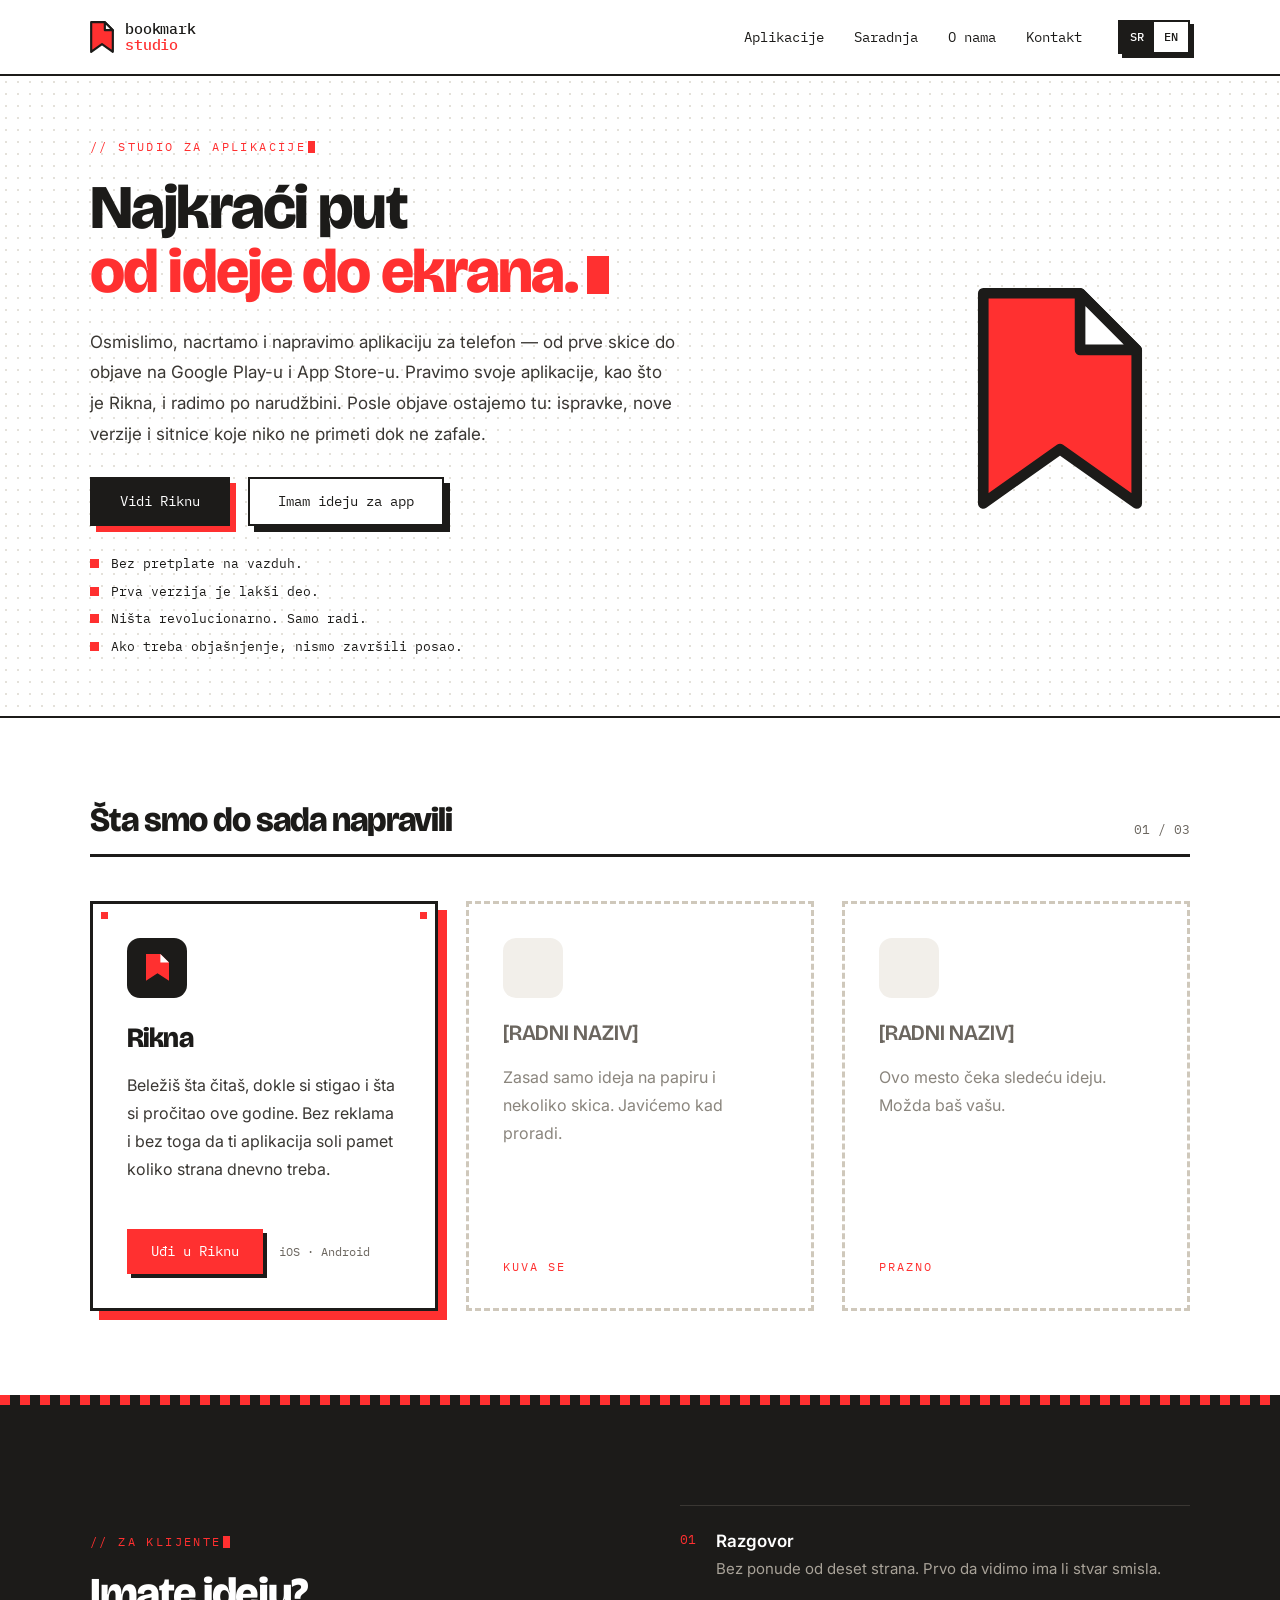
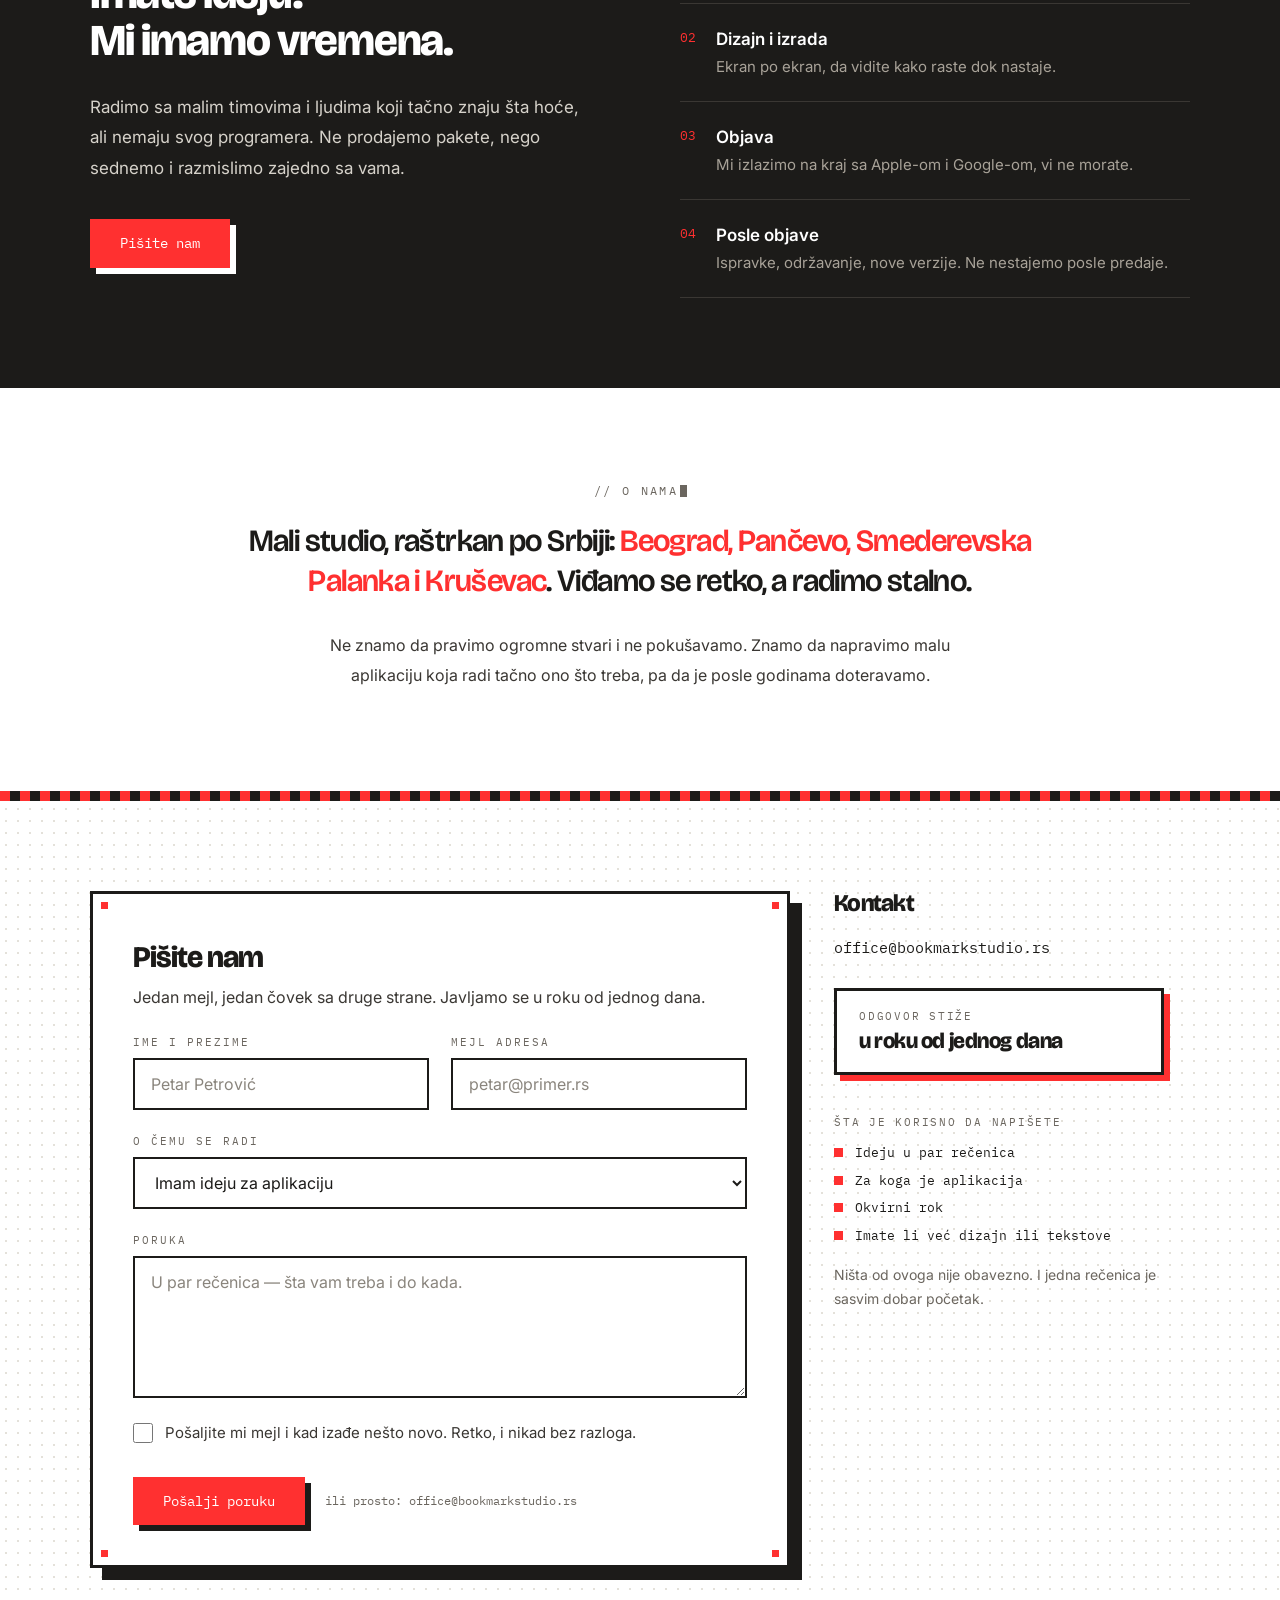
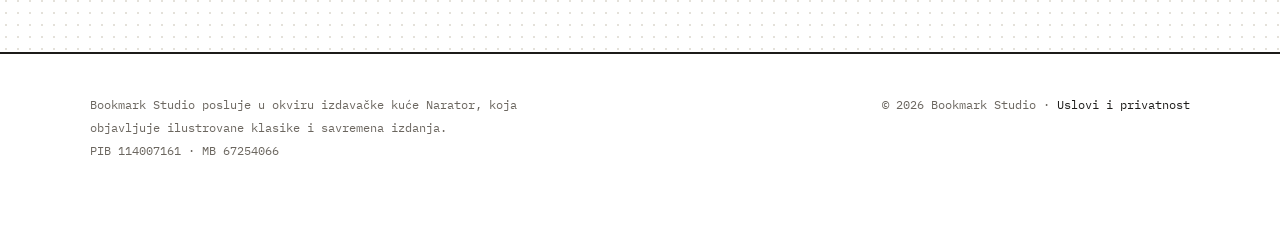
==== commit 883e5f57: "Use office@bookmarkstudio.rs everywhere info@ does not exist; office@ is the studio's only mailbox. " ====
--- a/index.html
+++ b/index.html
@@ -111,12 +111,12 @@
         <label>O čemu se radi<select name="topic"><option>Imam ideju za aplikaciju</option><option>Treba mi dizajn</option><option>Pitanje o Rikni</option><option>Nešto drugo</option></select></label>
         <label>Poruka<textarea name="message" rows="5" placeholder="U par rečenica — šta vam treba i do kada." required></textarea></label>
         <label class="consent"><input type="checkbox" name="news"> Pošaljite mi mejl i kad izađe nešto novo. Retko, i nikad bez razloga.</label>
-        <div class="form-actions"><button class="button button-red" type="submit">Pošalji poruku</button><span>ili prosto: <a href="mailto:info@bookmarkstudio.rs">info@bookmarkstudio.rs</a></span></div>
+        <div class="form-actions"><button class="button button-red" type="submit">Pošalji poruku</button><span>ili prosto: <a href="mailto:office@bookmarkstudio.rs">office@bookmarkstudio.rs</a></span></div>
         <p class="form-status" aria-live="polite"></p>
       </form>
       <aside>
         <h3>Kontakt</h3>
-        <p class="mono"><a href="mailto:info@bookmarkstudio.rs">info@bookmarkstudio.rs</a></p>
+        <p class="mono"><a href="mailto:office@bookmarkstudio.rs">office@bookmarkstudio.rs</a></p>
         <div class="reply-box"><span>Odgovor stiže</span><strong>u roku od jednog dana</strong></div>
         <h4>Šta je korisno da napišete</h4>
         <ul class="checks"><li>Ideju u par rečenica</li><li>Za koga je aplikacija</li><li>Okvirni rok</li><li>Imate li već dizajn ili tekstove</li></ul>
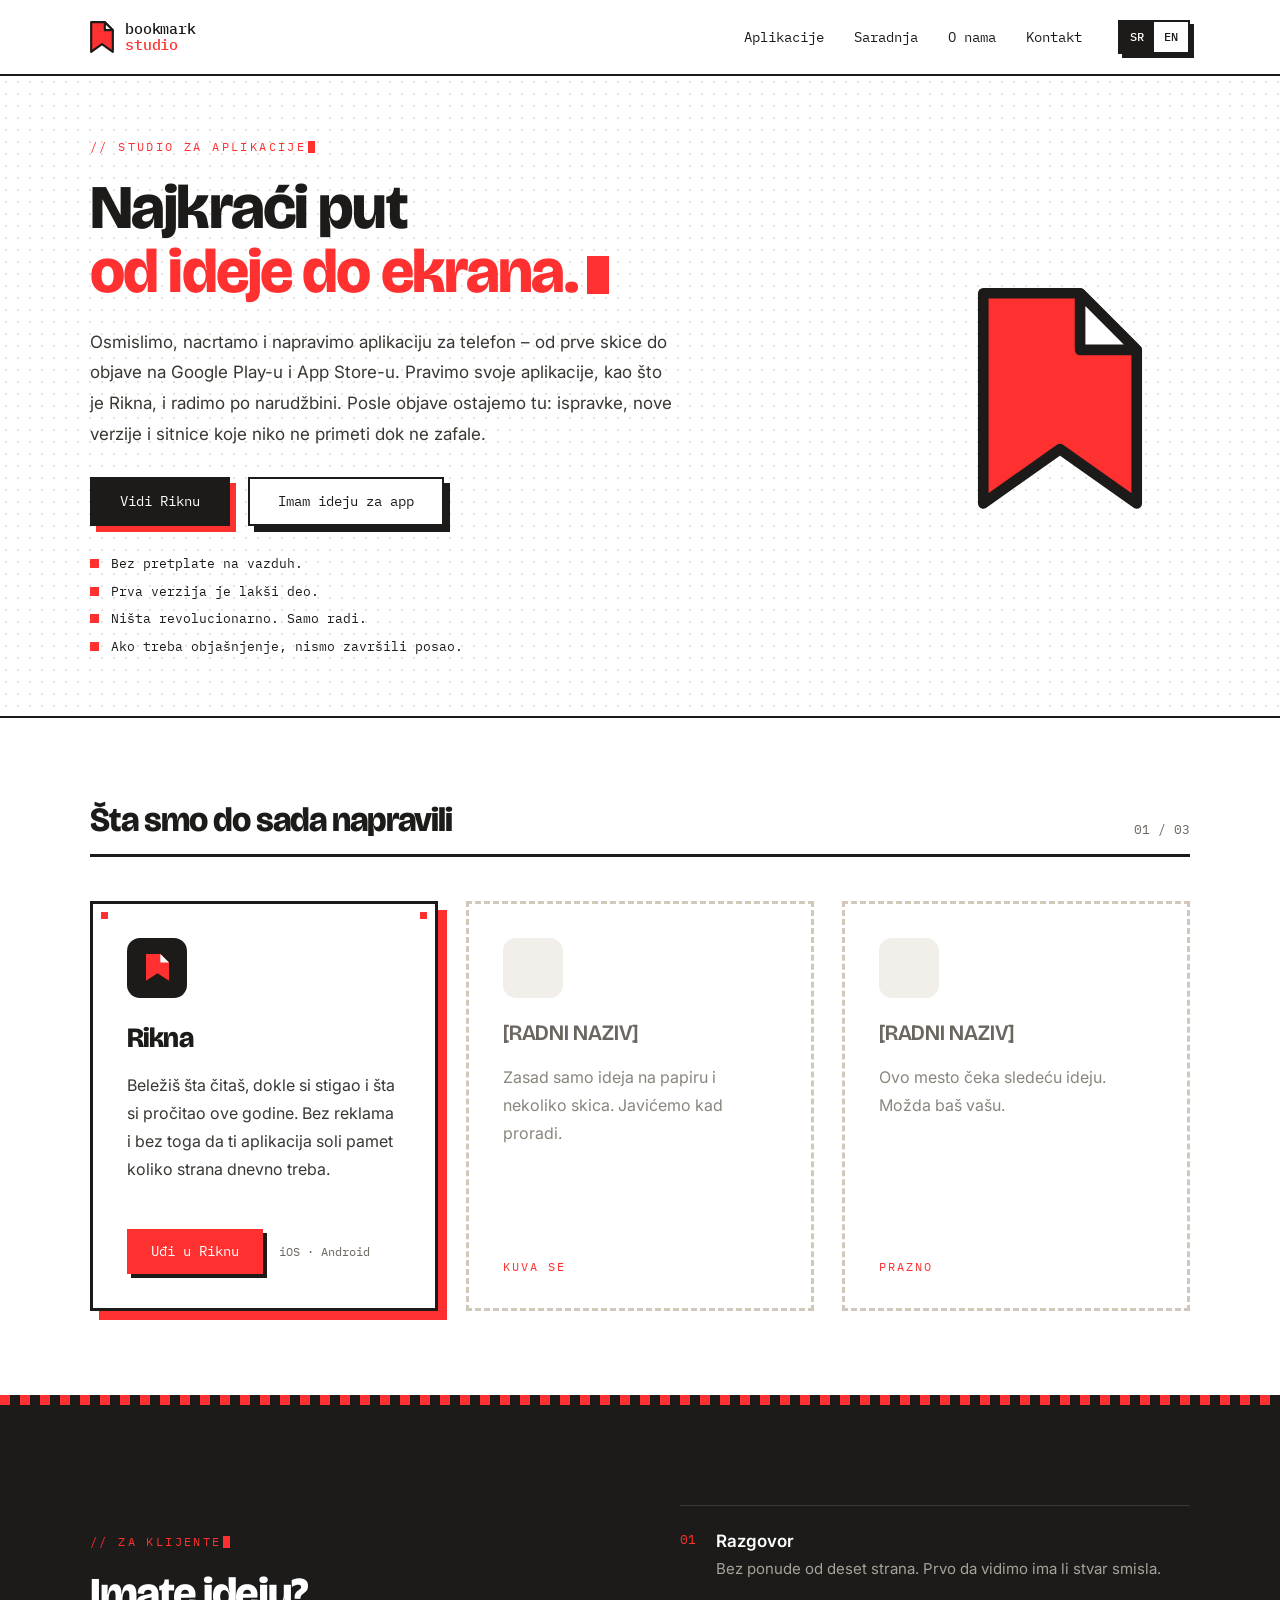
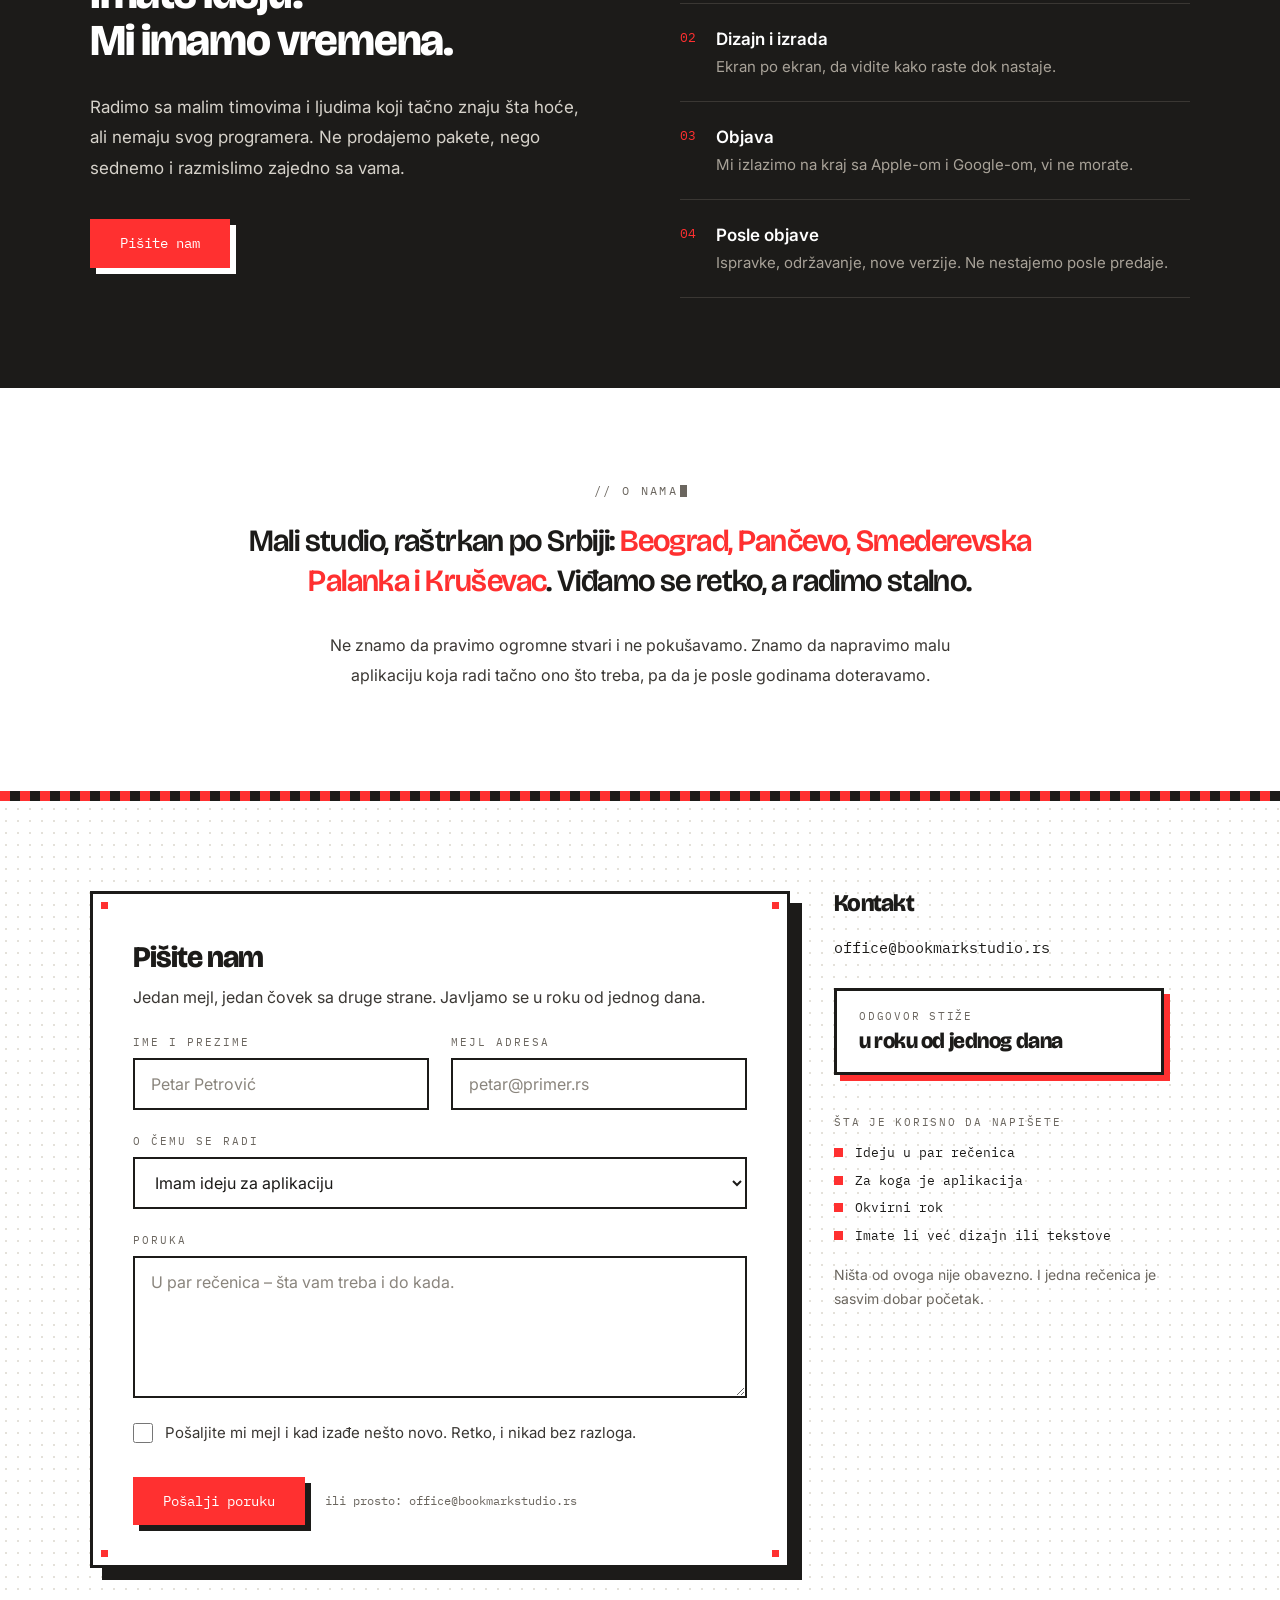
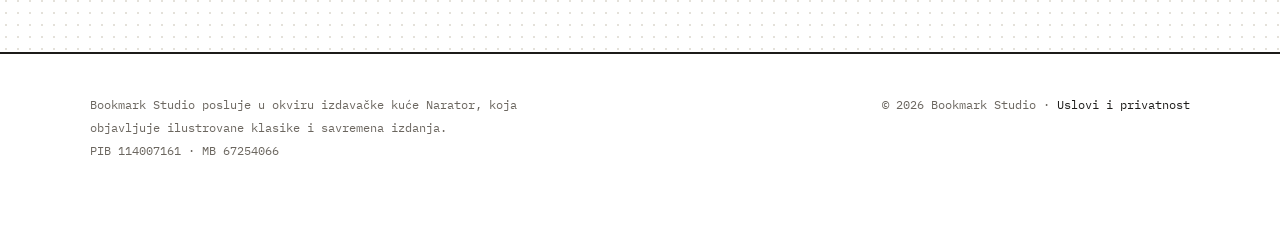
==== commit 38735e2f: "Give Rikna its own section with privacy, terms and community rules Move the Rikna page to /rikna/ (t" ====
--- a/index.html
+++ b/index.html
@@ -22,7 +22,7 @@
   <link rel="preconnect" href="https://fonts.googleapis.com">
   <link rel="preconnect" href="https://fonts.gstatic.com" crossorigin>
   <link rel="stylesheet" href="https://fonts.googleapis.com/css2?family=Bricolage+Grotesque:opsz,wght@12..96,600;12..96,800&family=IBM+Plex+Mono:wght@400;500&family=Inter:wght@400;600&display=swap">
-  <link rel="stylesheet" href="styles.css">
+  <link rel="stylesheet" href="styles.css?v=20261117">
   <script defer src="script.js"></script>
 </head>
 <body>
@@ -44,8 +44,8 @@
       <div class="hero-copy">
         <p class="eyebrow">// Studio za aplikacije</p>
         <h1>Najkraći put<br><span>od ideje do ekrana.</span><i></i></h1>
-        <p class="lead">Osmislimo, nacrtamo i napravimo aplikaciju za telefon — od prve skice do objave na Google Play-u i App Store-u. Pravimo svoje aplikacije, kao što je Rikna, i radimo po narudžbini. Posle objave ostajemo tu: ispravke, nove verzije i sitnice koje niko ne primeti dok ne zafale.</p>
-        <div class="actions"><a class="button button-dark" href="rikna.html">Vidi Riknu</a><a class="button button-light" href="#kontakt">Imam ideju za app</a></div>
+        <p class="lead">Osmislimo, nacrtamo i napravimo aplikaciju za telefon – od prve skice do objave na Google Play-u i App Store-u. Pravimo svoje aplikacije, kao što je Rikna, i radimo po narudžbini. Posle objave ostajemo tu: ispravke, nove verzije i sitnice koje niko ne primeti dok ne zafale.</p>
+        <div class="actions"><a class="button button-dark" href="rikna/">Vidi Riknu</a><a class="button button-light" href="#kontakt">Imam ideju za app</a></div>
         <ul class="checks"><li>Bez pretplate na vazduh.</li><li>Prva verzija je lakši deo.</li><li>Ništa revolucionarno. Samo radi.</li><li>Ako treba objašnjenje, nismo završili posao.</li></ul>
       </div>
       <div class="hero-mark" aria-hidden="true">
@@ -60,7 +60,7 @@
           <div class="app-icon"><svg viewBox="0 0 24 28" aria-hidden="true"><path d="M0 0h15l9 9v19l-12-8-12 8z" fill="#ff3030"/><path d="M15 0l9 9h-9z" fill="#fff"/></svg></div>
           <h3>Rikna</h3>
           <p>Beležiš šta čitaš, dokle si stigao i šta si pročitao ove godine. Bez reklama i bez toga da ti aplikacija soli pamet koliko strana dnevno treba.</p>
-          <div class="card-footer"><a class="button button-red" href="rikna.html">Uđi u Riknu</a><span>iOS · Android</span></div>
+          <div class="card-footer"><a class="button button-red" href="rikna/">Uđi u Riknu</a><span>iOS · Android</span></div>
         </article>
         <article class="project-card muted">
           <div class="placeholder"></div>
@@ -109,7 +109,7 @@
           <label>Mejl adresa<input type="email" name="email" autocomplete="email" placeholder="petar@primer.rs" required></label>
         </div>
         <label>O čemu se radi<select name="topic"><option>Imam ideju za aplikaciju</option><option>Treba mi dizajn</option><option>Pitanje o Rikni</option><option>Nešto drugo</option></select></label>
-        <label>Poruka<textarea name="message" rows="5" placeholder="U par rečenica — šta vam treba i do kada." required></textarea></label>
+        <label>Poruka<textarea name="message" rows="5" placeholder="U par rečenica – šta vam treba i do kada." required></textarea></label>
         <label class="consent"><input type="checkbox" name="news"> Pošaljite mi mejl i kad izađe nešto novo. Retko, i nikad bez razloga.</label>
         <div class="form-actions"><button class="button button-red" type="submit">Pošalji poruku</button><span>ili prosto: <a href="mailto:office@bookmarkstudio.rs">office@bookmarkstudio.rs</a></span></div>
         <p class="form-status" aria-live="polite"></p>
--- a/styles.css
+++ b/styles.css
@@ -211,9 +211,23 @@
 .legal-body ul{list-style:none;margin:0 0 14px;padding:0}
 .legal-body li{position:relative;padding-left:22px;margin-bottom:6px}
 .legal-body li:before{content:'';position:absolute;left:0;top:.68em;width:7px;height:7px;background:var(--red)}
+.legal-body ol{list-style:none;margin:0 0 14px;padding:0;counter-reset:step}
+.legal-body ol li{padding-left:34px;counter-increment:step}
+.legal-body ol li:before{content:counter(step,decimal-leading-zero);top:0;width:auto;height:auto;background:none;font:500 14px/1.8 var(--mono);color:var(--red)}
 .legal-body a{color:var(--ink)}
 .legal-body a:hover{color:var(--red)}
 .legal-date{font:400 13px var(--mono);color:var(--muted)}
+.legal-hero .legal-date{margin:14px 0 0}
+.legal-table{overflow-x:auto;margin:0 0 14px;border:2px solid var(--ink);background:#fff}
+.legal-table table{border-collapse:collapse;width:100%;min-width:480px}
+.legal-table th,.legal-table td{border:1px solid var(--line);padding:10px 14px;text-align:left;vertical-align:top;font-size:14px;line-height:1.6}
+.legal-table th{background:var(--tint);color:var(--ink);font:500 12px/1.4 var(--mono);letter-spacing:.06em;text-transform:uppercase}
+.legal-docs{margin-top:56px;padding-top:24px;border-top:2px solid var(--ink)}
+.legal-docs p{margin:0 0 12px;color:var(--red);font:400 12px/1.2 var(--mono);letter-spacing:.2em;text-transform:uppercase}
+.legal-body .legal-docs ul{display:flex;flex-wrap:wrap;gap:6px 26px;margin:0}
+.legal-body .legal-docs li{padding:0;margin:0;font-size:15px}
+.legal-body .legal-docs li:before{display:none}
+.legal-body .legal-docs a[aria-current]{color:var(--red);text-decoration:none}
 
 /* Strana 404 */
 .notfound{min-height:calc(100vh - 220px);display:grid;place-items:center;align-content:center;text-align:center;padding:80px var(--pad)}
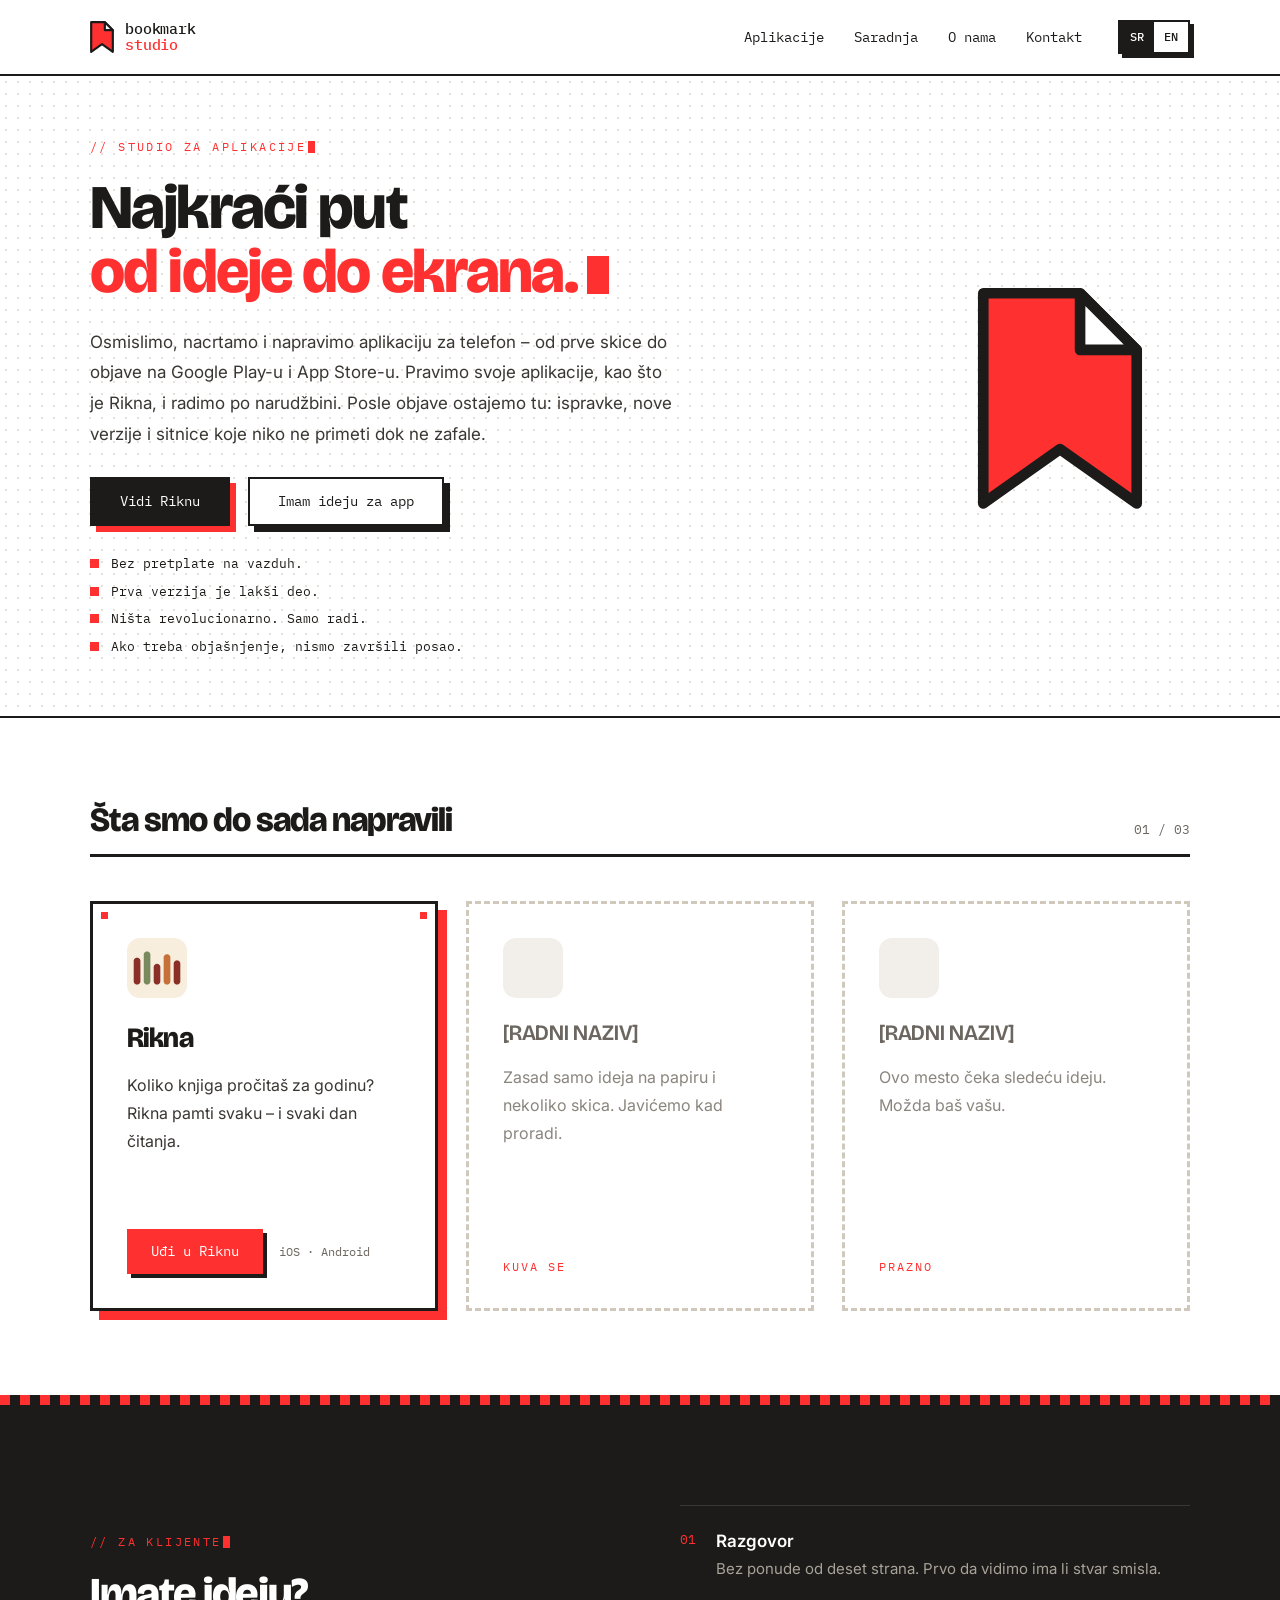
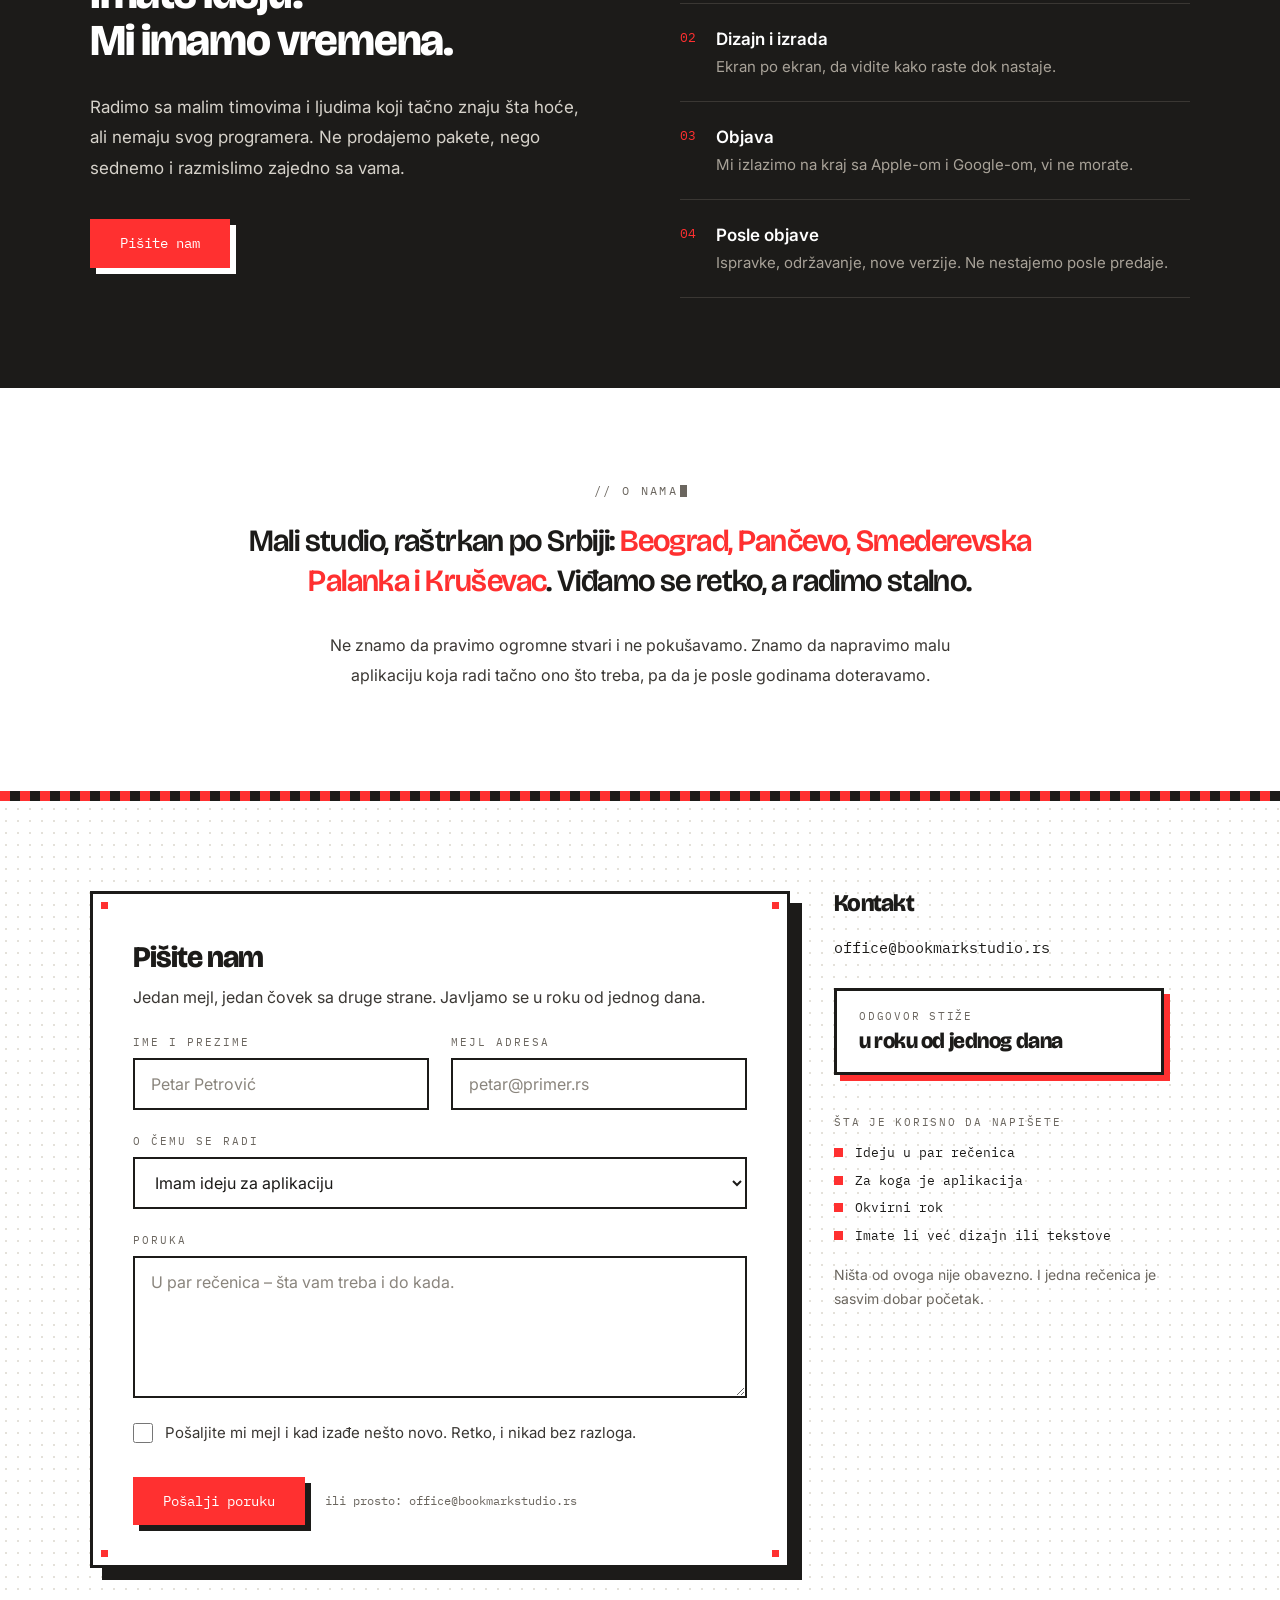
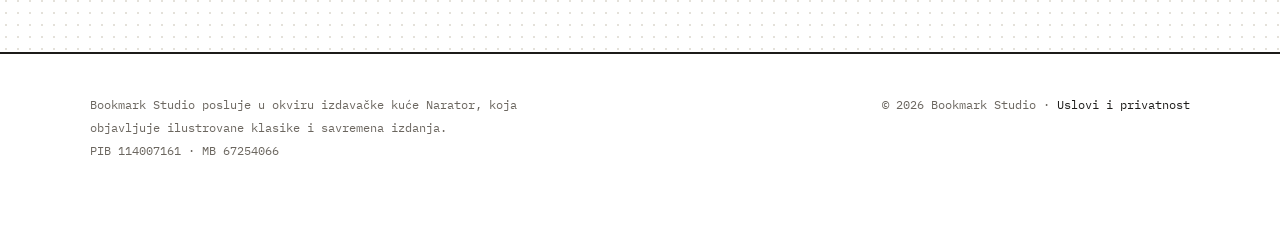
==== commit de276d6a: "Use Rikna's real icon and short description on the home page Co-Authored-By: Claude Opus 5.5 <norepl" ====
--- a/index.html
+++ b/index.html
@@ -22,7 +22,7 @@
   <link rel="preconnect" href="https://fonts.googleapis.com">
   <link rel="preconnect" href="https://fonts.gstatic.com" crossorigin>
   <link rel="stylesheet" href="https://fonts.googleapis.com/css2?family=Bricolage+Grotesque:opsz,wght@12..96,600;12..96,800&family=IBM+Plex+Mono:wght@400;500&family=Inter:wght@400;600&display=swap">
-  <link rel="stylesheet" href="styles.css?v=20261117">
+  <link rel="stylesheet" href="styles.css?v=20261117c">
   <script defer src="script.js"></script>
 </head>
 <body>
@@ -57,9 +57,9 @@
       <div class="section-heading"><h2>Šta smo do sada napravili</h2><span class="counter">01 / 03</span></div>
       <div class="project-grid">
         <article class="project-card featured">
-          <div class="app-icon"><svg viewBox="0 0 24 28" aria-hidden="true"><path d="M0 0h15l9 9v19l-12-8-12 8z" fill="#ff3030"/><path d="M15 0l9 9h-9z" fill="#fff"/></svg></div>
+          <img class="app-icon" src="assets/rikna/ikona.webp" alt="" width="60" height="60">
           <h3>Rikna</h3>
-          <p>Beležiš šta čitaš, dokle si stigao i šta si pročitao ove godine. Bez reklama i bez toga da ti aplikacija soli pamet koliko strana dnevno treba.</p>
+          <p>Koliko knjiga pročitaš za godinu? Rikna pamti svaku – i svaki dan čitanja.</p>
           <div class="card-footer"><a class="button button-red" href="rikna/">Uđi u Riknu</a><span>iOS · Android</span></div>
         </article>
         <article class="project-card muted">
--- a/styles.css
+++ b/styles.css
@@ -306,3 +306,83 @@
 .download{padding:72px 20px}
 footer{flex-direction:column;padding:32px 20px 56px}
 }
+.docs{border-top:2px solid var(--ink)}
+.docs-grid{display:grid;grid-template-columns:repeat(4,1fr);gap:24px}
+.docs-grid a{--c:var(--ink);display:flex;flex-direction:column;border:3px solid var(--ink);background:#fff;padding:24px 22px;box-shadow:8px 8px 0 var(--c);color:var(--text);text-decoration:none;transition:transform .15s,box-shadow .15s}
+.docs-grid a:nth-child(even){--c:var(--red)}
+.docs-grid a:hover,.docs-grid a:focus-visible{transform:translate(-3px,-3px);box-shadow:11px 11px 0 var(--c)}
+.docs-grid span{font:400 13px var(--mono);color:var(--red)}
+.docs-grid h3{font-size:20px;margin:10px 0 12px;color:var(--ink)}
+.docs-grid p{margin:0 0 20px;font-size:15px;line-height:1.6;flex:1}
+.docs-grid b{font:500 13px var(--mono);color:var(--ink)}
+@media (max-width:1000px){.docs-grid{grid-template-columns:1fr 1fr}}
+@media (max-width:560px){.docs-grid{grid-template-columns:1fr}}
+/* Rikna: stranica aplikacije, raspored kao u prodavnici */
+.store-hero{display:grid;grid-template-columns:minmax(0,1fr) minmax(0,500px);gap:56px;align-items:center;padding:64px var(--pad);border-bottom:2px solid var(--ink)}
+.store-id{display:flex;align-items:center;gap:24px;margin-bottom:28px}
+.store-icon{flex:none;width:112px;height:112px;border:3px solid var(--ink);border-radius:26px;box-shadow:8px 8px 0 var(--red)}
+.store-id .eyebrow{margin-bottom:10px}
+.store-id h1{font-size:clamp(44px,5.4vw,68px);margin:0}
+.store-dev{margin:8px 0 0;font:500 13px var(--mono);letter-spacing:.04em;color:var(--red)}
+.store-hero .lead{font-size:20px;line-height:1.6;color:var(--ink)}
+.store-facts{list-style:none;display:flex;flex-wrap:wrap;margin:30px 0 0;padding:0;border-top:2px solid var(--ink);border-bottom:2px solid var(--ink)}
+.store-facts li{display:flex;flex-direction:column;padding:14px 22px;border-left:1px solid var(--line)}
+.store-facts li:first-child{border-left:0;padding-left:0}
+.store-facts strong{color:var(--ink);font:800 20px/1.1 var(--display);font-variation-settings:'opsz' 96;letter-spacing:-.02em}
+.store-facts span{margin-top:4px;font:400 11px/1.4 var(--mono);color:var(--muted)}
+.store-graphic{margin:0;border:3px solid var(--ink);background:#f5ecdc;box-shadow:12px 12px 0 var(--ink)}
+.store-graphic img,.store-banner img,.shot img{width:100%;height:auto}
+.store-shots{padding:80px var(--pad) 64px}
+.shot-nav{display:flex;align-items:center;gap:10px}
+.shot-nav span{font:400 13px var(--mono);color:var(--muted)}
+.shot-nav button{width:44px;height:44px;border:2px solid var(--ink);background:#fff;color:var(--ink);font:500 18px var(--mono);cursor:pointer;box-shadow:4px 4px 0 var(--ink);transition:transform .15s,box-shadow .15s}
+.shot-nav button:hover{transform:translate(-2px,-2px);box-shadow:6px 6px 0 var(--red)}
+.shot-row{display:flex;gap:28px;overflow-x:auto;scroll-snap-type:x mandatory;padding:20px 14px 28px 0;scrollbar-width:thin}
+.shot{flex:0 0 232px;margin:0;scroll-snap-align:start}
+.shot img{aspect-ratio:9/16;border:3px solid var(--ink);box-shadow:8px 8px 0 var(--ink)}
+.shot:nth-child(even) img{box-shadow:8px 8px 0 var(--red)}
+.store-about{display:grid;grid-template-columns:280px 1fr;gap:40px;border-top:2px solid var(--ink)}
+.store-about h2{font-size:28px;margin:0}
+.store-about p{max-width:720px;margin:0 0 16px;font-size:18px;line-height:1.8}
+.store-about .store-big{margin-bottom:24px;color:var(--ink);font:800 clamp(26px,3vw,36px)/1.15 var(--display);font-variation-settings:'opsz' 96;letter-spacing:-.02em}
+.store-big span{color:var(--red)}
+.store-features .feature-grid{grid-template-columns:repeat(2,1fr);gap:28px;margin-top:44px}
+.store-features .feature-grid h3{font-size:24px}
+.store-features .feature-grid p{font-size:16px}
+.store-more .section-heading{border-bottom:0;padding-bottom:0;margin-bottom:24px}
+.more-grid{list-style:none;display:grid;grid-template-columns:repeat(3,1fr);gap:0 32px;margin:0;padding:0;counter-reset:m}
+.more-grid li{counter-increment:m;border-top:2px solid var(--ink);padding:16px 0 28px;color:var(--ink);font-size:16px;line-height:1.6}
+.more-grid li:before{content:counter(m,decimal-leading-zero);display:block;margin-bottom:8px;font:400 12px var(--mono);color:var(--red)}
+.store-authors{padding-top:0}
+.authors-box{display:grid;grid-template-columns:280px 1fr;gap:40px;align-items:start;border:3px solid var(--ink);background:var(--tint);padding:40px 44px;box-shadow:10px 10px 0 var(--red)}
+.authors-box h2{font-size:28px;margin:0}
+.authors-box p{margin:0;font-size:18px;line-height:1.8}
+.store-download{display:grid;grid-template-columns:minmax(0,460px) 1fr;gap:56px;align-items:center;text-align:left}
+.store-download h2{margin:0;max-width:none}
+.store-download .actions{justify-content:flex-start}
+.store-banner{margin:0;border:3px solid var(--ink);box-shadow:10px 10px 0 var(--red)}
+.download .store-soon{margin-top:20px;font-size:12px;letter-spacing:.2em;text-transform:uppercase;color:var(--red)}
+@media (max-width:900px){.store-hero,.store-about,.authors-box,.store-download{grid-template-columns:1fr}
+.store-hero{gap:44px}
+.store-about,.authors-box{gap:18px}
+.more-grid{grid-template-columns:1fr 1fr}
+.store-download{text-align:center;gap:44px}
+.store-download .actions{justify-content:center}
+.store-banner{max-width:460px;margin:0 auto}
+}
+@media (max-width:560px){.store-hero{padding:44px 20px 52px}
+.store-id{gap:18px}
+.store-icon{width:84px;height:84px;border-radius:20px;box-shadow:6px 6px 0 var(--red)}
+.store-hero .lead{font-size:18px}
+.store-facts{display:grid;grid-template-columns:1fr 1fr}
+.store-facts li{padding:12px 0 12px 16px}
+.store-facts li:nth-child(odd){border-left:0;padding-left:0}
+.store-facts li:nth-child(n+3){border-top:1px solid var(--line)}
+.store-facts strong{font-size:17px}
+.store-graphic{box-shadow:8px 8px 0 var(--ink)}
+.store-shots{padding:56px 20px 44px}
+.shot-row{margin:0 -20px;padding:16px 20px 26px;scroll-padding-inline:20px;gap:20px}
+.shot{flex-basis:200px}
+.store-features .feature-grid,.more-grid{grid-template-columns:1fr}
+.authors-box{padding:28px 22px;box-shadow:8px 8px 0 var(--red)}
+}
